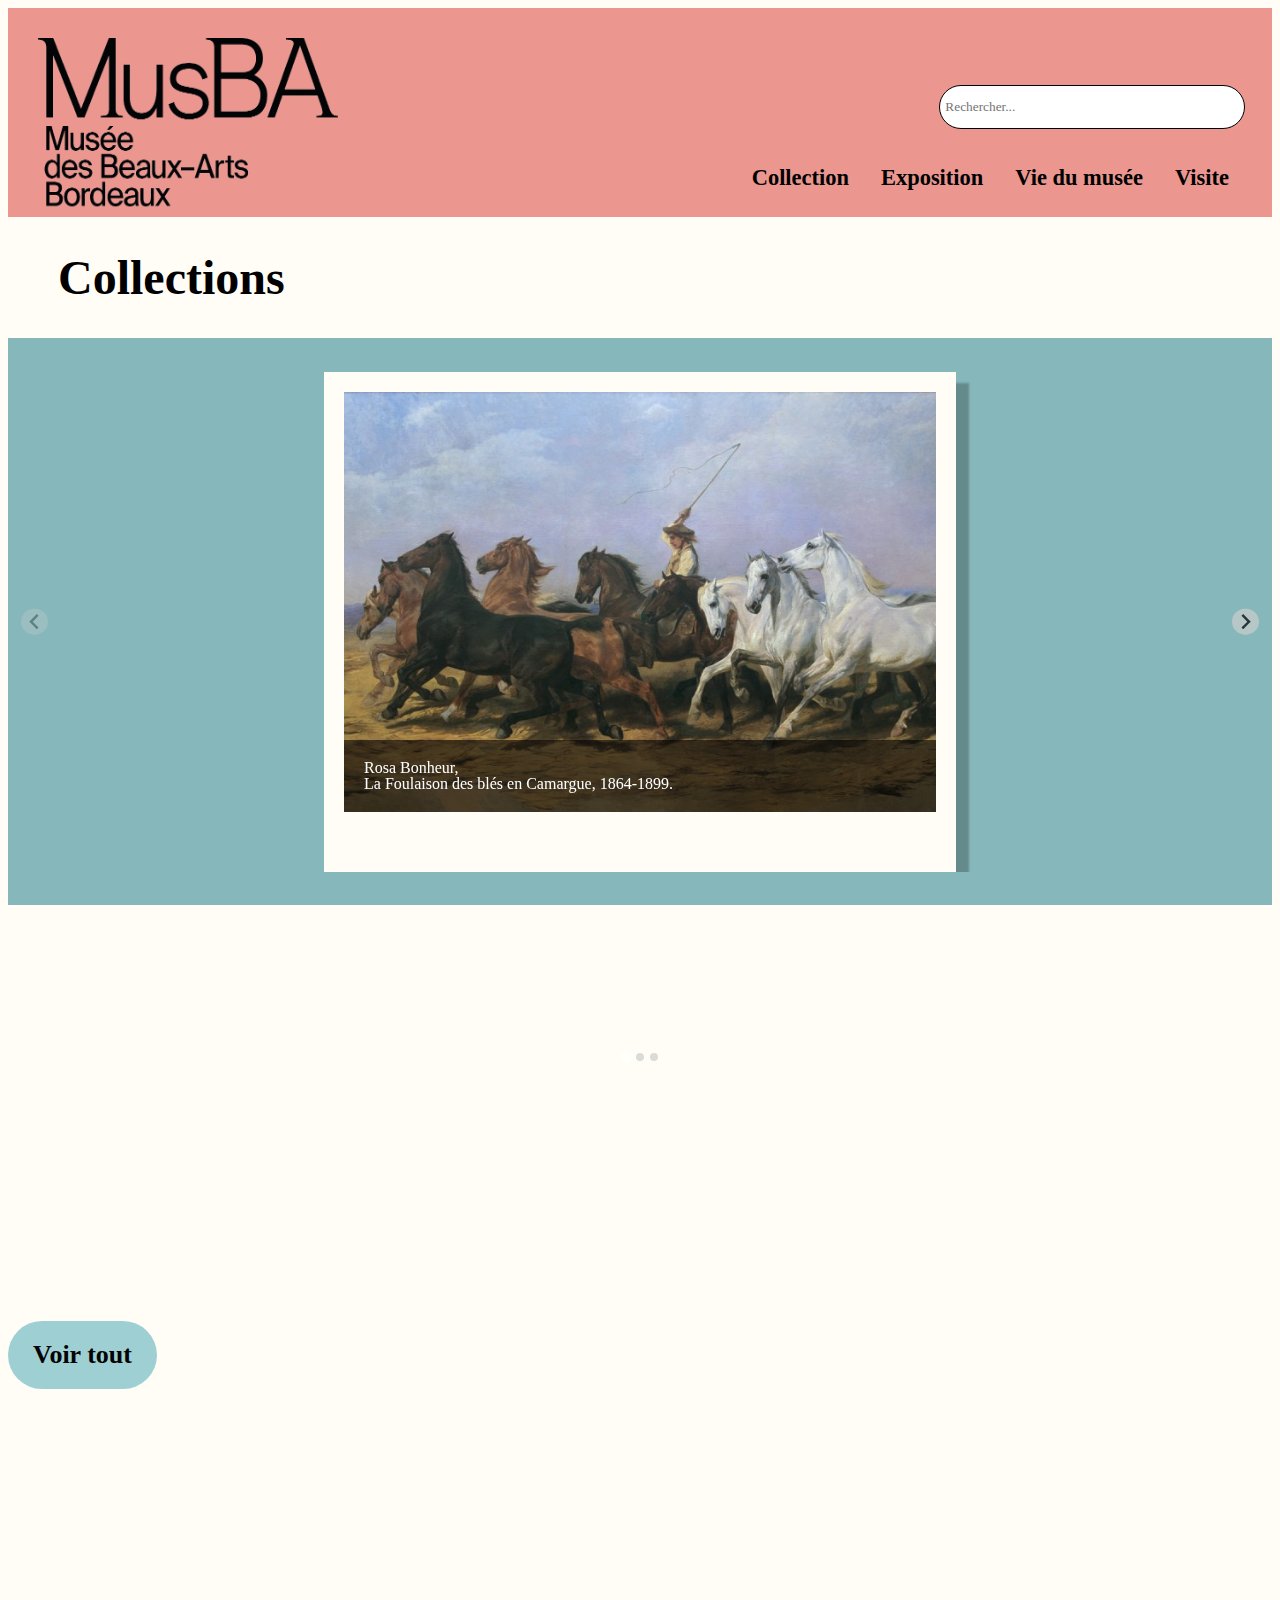
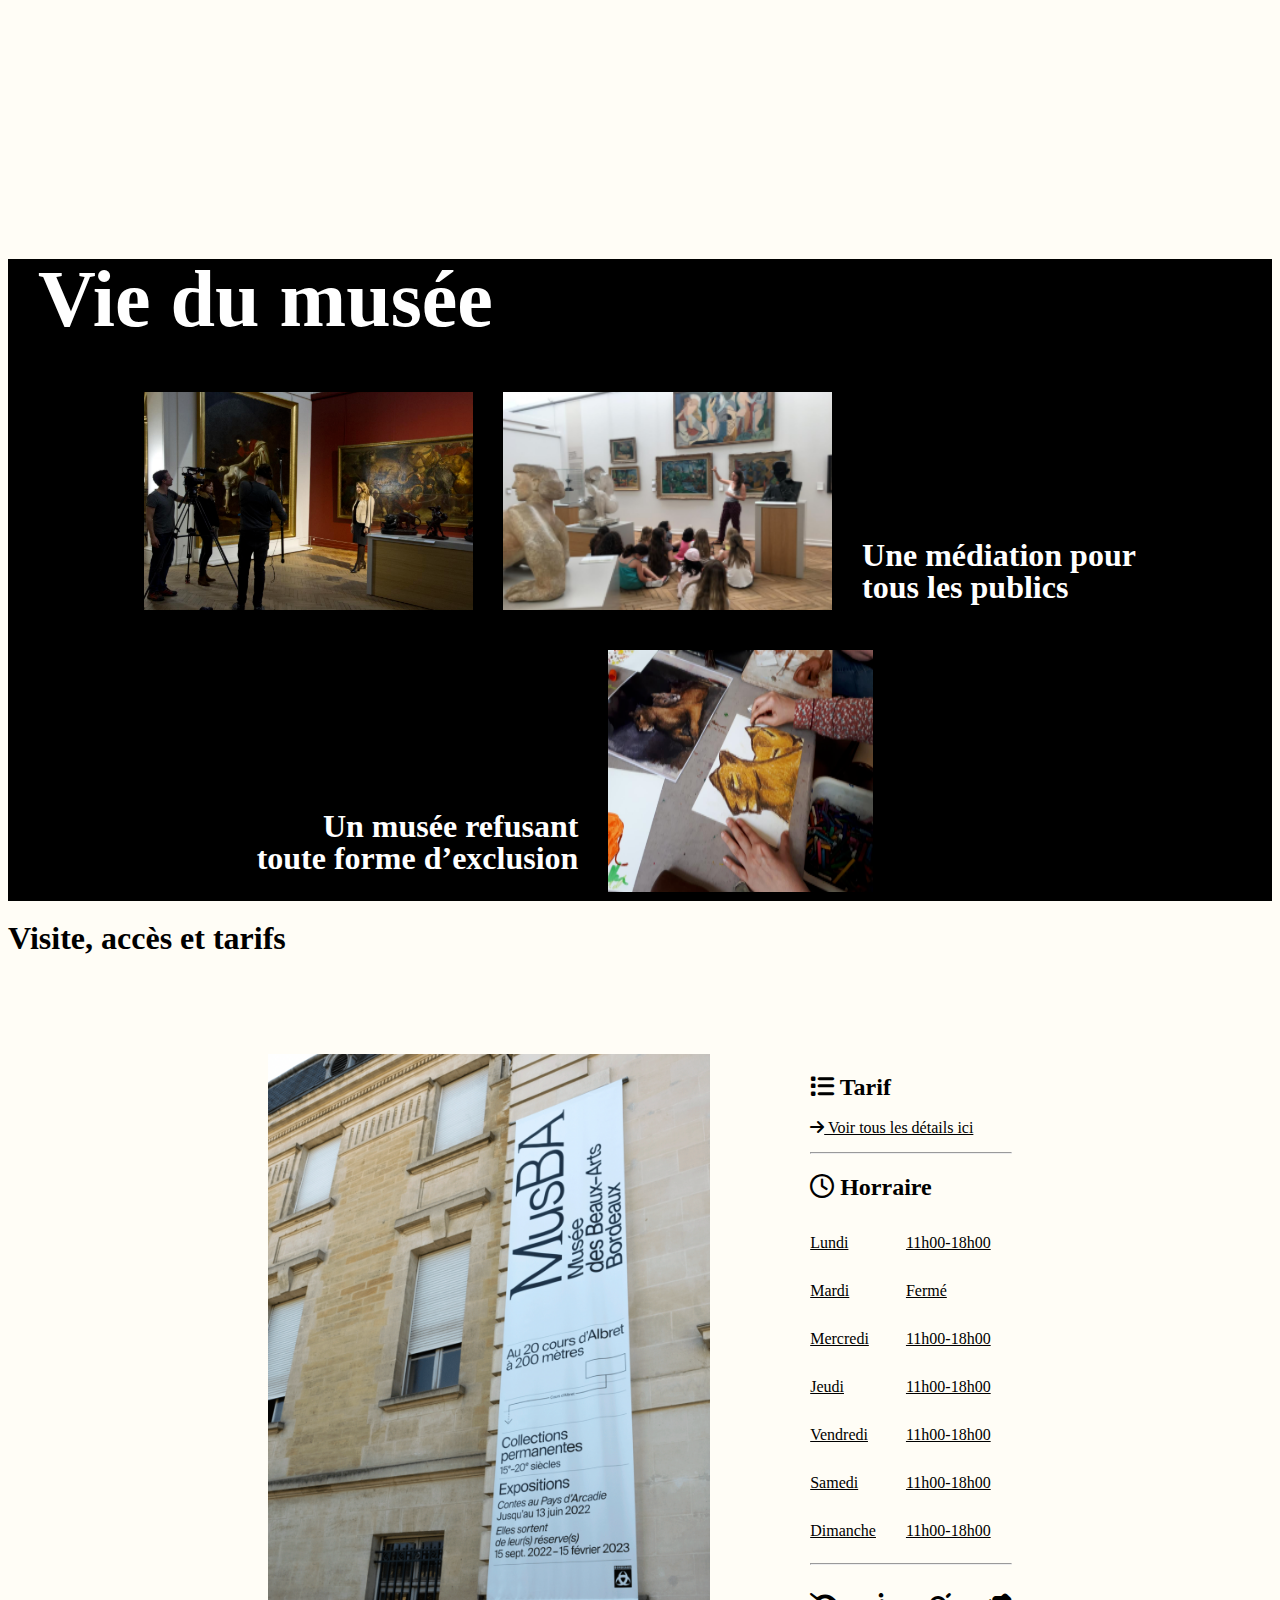
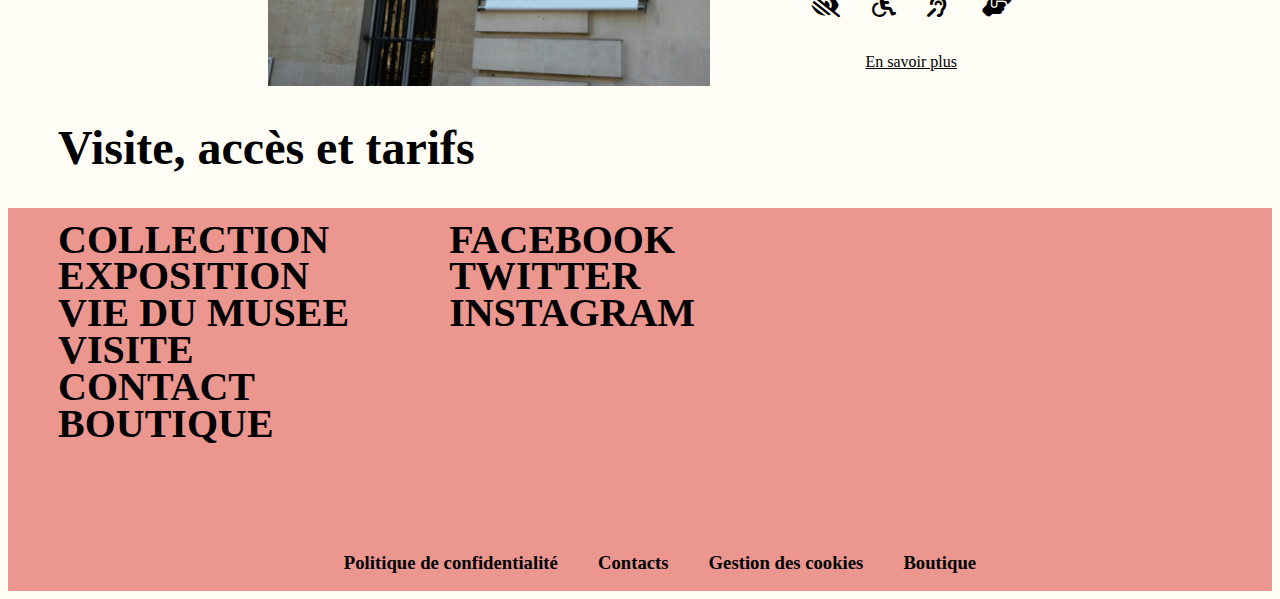
==== MusBAv2/index.html @ 9833f488 "Ajouts de commentaire entre les parties" ====
<!DOCTYPE html>
<html lang="en">

<head>
    <meta charset="UTF-8">
    <meta http-equiv="X-UA-Compatible" content="IE=edge">
    <meta name="viewport" content="width=device-width, initial-scale=1.0">
    <link rel="stylesheet" href="reset.css">
    <link rel="stylesheet" href="style.css">
    <link rel="stylesheet" href="splide.min.css">
    <link rel="stylesheet" href="https://cdnjs.cloudflare.com/ajax/libs/font-awesome/6.2.0/css/all.min.css">
    <title>Site Musba</title>
</head>

<body>
    <header>
        <div>
            <img class="logo" src="img/logo.png">
            <div class="search">
<!--DEBUT : Bar de recherche-->
                <form action="#">
                    <input type="text" placeholder=" Rechercher..." name="search ">
                </form>
<!--FIN : Bar de recherche-->

<!--DEBUT : Onglets-->
                <div class="tab">
                    <table>
                        <td>
                            <div class="Collectiontab">
                                <h3>Collection</h3>
                            </div>
                        </td>
                        <td>
                            <div class="Expositiontab">
                                <h3>Exposition</h3>
                            </div>
                        </td>
                        <td>
                            <div class="Museetab">
                                <h3>Vie du musée</h3>
                            </div>
                        </td>
                        <td>
                            <div class="Visitetab">
                                <h3>Visite</h3>
                            </div>
                        </td>
                    </table>
                </div>
            </div>
        </div>
<!--FIN : Onglets-->

    </header>
    <h1 class="classe-titres">Collections</h1>
    <section class="classe-fondbleu">
        <section class="splide container_slideshow" aria-label="Splide Basic HTML Example">
            <div class="splide__track">
                <ul class="splide__list">
                    <li class="splide__slide">
                        <div class="container-slide">
                            <div class="slide-image slide-1">
                                <p class="slide-text">Rosa Bonheur, <br> La Foulaison des blés en Camargue, 1864-1899.
                                </p>
                            </div>
                        </div>
                    </li>
                    <li class="splide__slide container-slide">
                        <div class="container-slide">
                            <div class="slide-image slide-2">
                                <p class="slide-text">Eugène Delacroix, <br> La Chasse aux lions, 1854-1855.
                                </p>
                            </div>
                        </div>
                    </li>
                    <li class="splide__slide container-slide">
                        <div class="container-slide">
                            <div class="slide-image slide-3">
                                <p class="slide-text">Pierre Lacour, <br> Vue d'une partie du port et des quais de Bordeaux, 1804-1806.
                                </p>
                            </div>
                        </div>
                    </li>
                </ul>
            </div>
        </section>
        <script src="splide.min.js"></script>
        <script>
            document.addEventListener('DOMContentLoaded', function () {
                var splide = new Splide('.splide');
                splide.mount();
            });
        </script>
    </section>

    <section>
        <a href="#" class="button">Voir tout</a>
    </section>

<!--DEBUT : Vie du musée-->
    <div class="vmusee">
        <div class="vmusee-title">
            <h1>Vie du musée</h1>
        </div>
        <div class="imgvm">
            <img src="img/Viemusee1.png">
            <div>
                <img class="imgvm2" src=" img/Viemusee2.png">
            </div>
            <div class="ptittexte">
                <h2>Une médiation pour <br> tous les publics</h2>
            </div>
        </div>
        <div class="viemusee2">
            <h2 class="viemuseetxt">Un musée refusant <br> toute forme d’exclusion</h2>
            <img class="imgvmu" src="img/Viemusee3.png">
        </div>
    </div>
<!--FIN : Vie du musée-->

<!--DEBUT : Visite-->
    <div class="section-visite">
        <div class="title-visite">
            <h1>Visite, accès et tarifs</h1>
        </div>
        <div class="flexb">
            <img class="img-visite" src="img/faceMus.png" alt="">
            <div class="enfant">
                <h2><i class="fa-solid fa-list"></i> Tarif</h2>
                <p><i class="fa-solid fa-arrow-right"></i> Voir tous les détails ici</p>
                <hr>
                <h2><i class="fa-regular fa-clock"></i> Horraire</h2>
                <div class="date">
                    <div class="date2">
                        <p>Lundi</p>
                        <p>Mardi</p>
                        <p>Mercredi</p>
                        <p>Jeudi</p>
                        <p>Vendredi</p>
                        <p>Samedi</p>
                        <p>Dimanche</p>
                    </div>
                    <div class="hours">
                        <p>11h00-18h00</p>
                        <p>Fermé</p>
                        <p>11h00-18h00</p>
                        <p>11h00-18h00</p>
                        <p>11h00-18h00</p>
                        <p>11h00-18h00</p>
                        <p>11h00-18h00</p>
                    </div>
                </div>
                <hr>
                <div class="acclogo">
                    <h2><i class="fa-solid fa-eye-low-vision"></i></h2>
                    <h2><i class="fa-solid fa-wheelchair"></i></h2>
                    <h2><i class="fa-solid fa-ear-deaf"></i></h2>
                    <h2><i class="fa-solid fa-handshake-angle"></i></h2>
                </div>
                <p class="esp">En savoir plus</p>
            </div>
        </div>
    </div>
<!--FIN : Visite-->

<!--DEBUT : Footer-->
    </div>
    </div>
    <h1 class="classe-titres">Visite, accès et tarifs</h1>
    <footer>
        <div class="container">
            <div class="column1">
                <h1>COLLECTION</h1>
                <h1>EXPOSITION</h1>
                <h1>VIE DU MUSEE</h1>
                <h1>VISITE</h1>
                <h1>CONTACT</h1>
                <h1>BOUTIQUE</h1>
            </div>
            <div class="column2">
                <h1>FACEBOOK</h1>
                <h1>TWITTER</h1>
                <h1>INSTAGRAM</h1>
            </div>
        </div>
        <div class="column3">
            <h3>Politique de confidentialité</h3>
            <h3>Contacts</h3>
            <h3>Gestion des cookies</h3>
            <h3>Boutique</h3>
        </div>
    </footer>
    <!--FIN : Footer-->
</body>

</html>
---- MusBAv2/style.css ----
body {
    background-color: #FFFDF6;
}

.search {
    float: right;
    margin: 7px;
    border-radius: 10%;
    font-family: 'Sequel Sans';
    font-style: normal;
    padding-top: 70px;
    padding-right: 20px;
}

form {
    text-align: end;
}

.search input {
    width: 300px;
    height: 40px;
    border-radius: 25px;
    border: 1px solid black;
}

.navlist-right {
    float: right;
}

.logo {
    padding: 30px 0 0 30px;
    width: 300px;
    height: 175.8px;

}

.tab {
    text-align: right;
    text-indent: 40px;
    font-size: 1.5vw;
}

.tab h3 {
    padding: 15px;
}

header {
    background-color: #EB9790;

}

.Collectiontab {
    text-align: right;
    font-family: 'Sequel Sans';
    font-style: normal;

}

.Expositiontab {
    font-family: 'Sequel Sans';
    font-style: normal;
}

.Museetab {
    font-family: 'Sequel Sans';
    font-style: normal;
}

.Visitetab {
    font-family: 'Sequel Sans';
    font-style: normal;
}

footer {
    background-color: #EB9790;

}


.container {
    display: flex;
}


.column3 {
    font-family: 'Sequel Sans';
    font-style: normal;
    color: #000000;
    display: flex;
    text-indent: 40px;
    justify-content: center;
}

.column2 {
    font-family: 'Sequel Sans';
    font-style: normal;
    color: #000000;
    padding-left: 100px;
    line-height: 10px;
}

.column1 {
    font-family: 'Sequel Sans';
    font-style: normal;
    color: #000000;
    padding-left: 50px;
    line-height: 10px;
    padding-bottom: 80px;
}

footer h1 {
    font-size: 250%;
}

.classe-titres {
    margin-left: 50px;
    font-family: 'Sequel Sans';
    font-style: normal;
    font-weight: bold;
    font-size: 48px;
    line-height: 57px;
}

h1 {
    font-family: 'Sequel Sans';
    font-weight: 600;
}

slide-text{
    font-family: 'Sequel Sans';
}


.classe-fondbleu {
    display: flex;
    justify-content: center;
    background: #86B8BB;
    height: 15cm;
    align-items: center;
}

.container_slideshow {
    width: 100%;
}

.container_slideshow .splide__track {
    width: 100%;
}


.container-slide {
    display: flex;
    justify-content: center;
    align-items: center;
    width: 100%;
    height: 500px;
}

.slide-image {
    height: 100%;
    width: 50%;
    border: 20px solid #FFFDF6;
    border-bottom-width: 60px;
    box-shadow: 12px 12px 2px 1px rgba(0, 0, 0, 0.25);
    box-sizing: border-box;
    background-repeat: no-repeat;
    background-size: cover;
    background-position: center;
    display: flex;
    align-items: flex-end;
}

.slide-text {
    background-color: rgba(0, 0, 0, 0.583);
    margin-bottom: 0;
    color: white;
    padding: 20px;
    width: 100%
}

.slide-1 {
    background-image: url("img/rosa.jpg");
}

.slide-2 {
    background-image: url("img/lion.jpg");
}

.slide-3 {
    background-image: url("img/eau.jpg");
}

section {
    display: flex;
    align-items: center;
    height: 100vh;
}

.button {
    display: flex;
    background: #9ED0D3;
    border-radius: 50px;
    padding: 20px 25px;
    font-family: 'Expletus Sans';
    font-style: bold;
    font-weight: 700;
    font-size: 26px;
    line-height: 28px;
    color: #040404;
    text-decoration: none;
    transition: all 0.25s ease-in-out;
    font-family:'Sequel Sans';
    font-weight: 600;
}


.vmusee {
    background-color: black;
}

.vmusee h2 {
    font-size: 200%;
}

.imgvm {
    color: white;
    font-family: 'Sequel Sans';
    display: flex;
    justify-content: center;
    height: 218px;
}

.vmusee-title {
    color: white;
    font-family: 'Sequel Sans';
    margin-left: 30px;
    font-size: 250%;
}

.viemusee2 {
    color: white;
    font-family: 'Sequel Sans';
    margin-left: 30px;
}

.imgvm2 {
    margin-left: 30px;
    width: 329px;
    height: 218px;
}

.ptittexte {
    margin-left: 30px;
    padding-top: 120px;
}

.viemusee2 {
    margin-top: 40px;
    display: flex;
    text-align: end;
    padding-right: 180px;
    justify-content: center;
}

.viemuseetxt {
    margin-top: 160px;
    margin-right: 30px;
}

.imgvmu {
    width: 265px;
    height: 242px;
}

hr {
    width: 200px;
}

* {
    font-family: 'Sequel Sans';
}

.img-visite {
    width: 35%;
    height: 35%;
}


.flexb {
    display: flex;
    justify-content: center;

}

.date {
    display: flex;
}

.enfant {
    margin-left: 100px;
}

.hours {
    display: flex;
    flex-direction: column;
    margin-left: 30px;
}

.date2 {
    display: flex;
    flex-direction: column;
}

.acclogo {
    display: flex;
    justify-content: space-between;
}

.esp {
    text-align: center;
    text-decoration-line: underline;
}

.enfant p {
    text-decoration-line: underline;
}

.title-visite {
    margin-bottom: 100px;
}
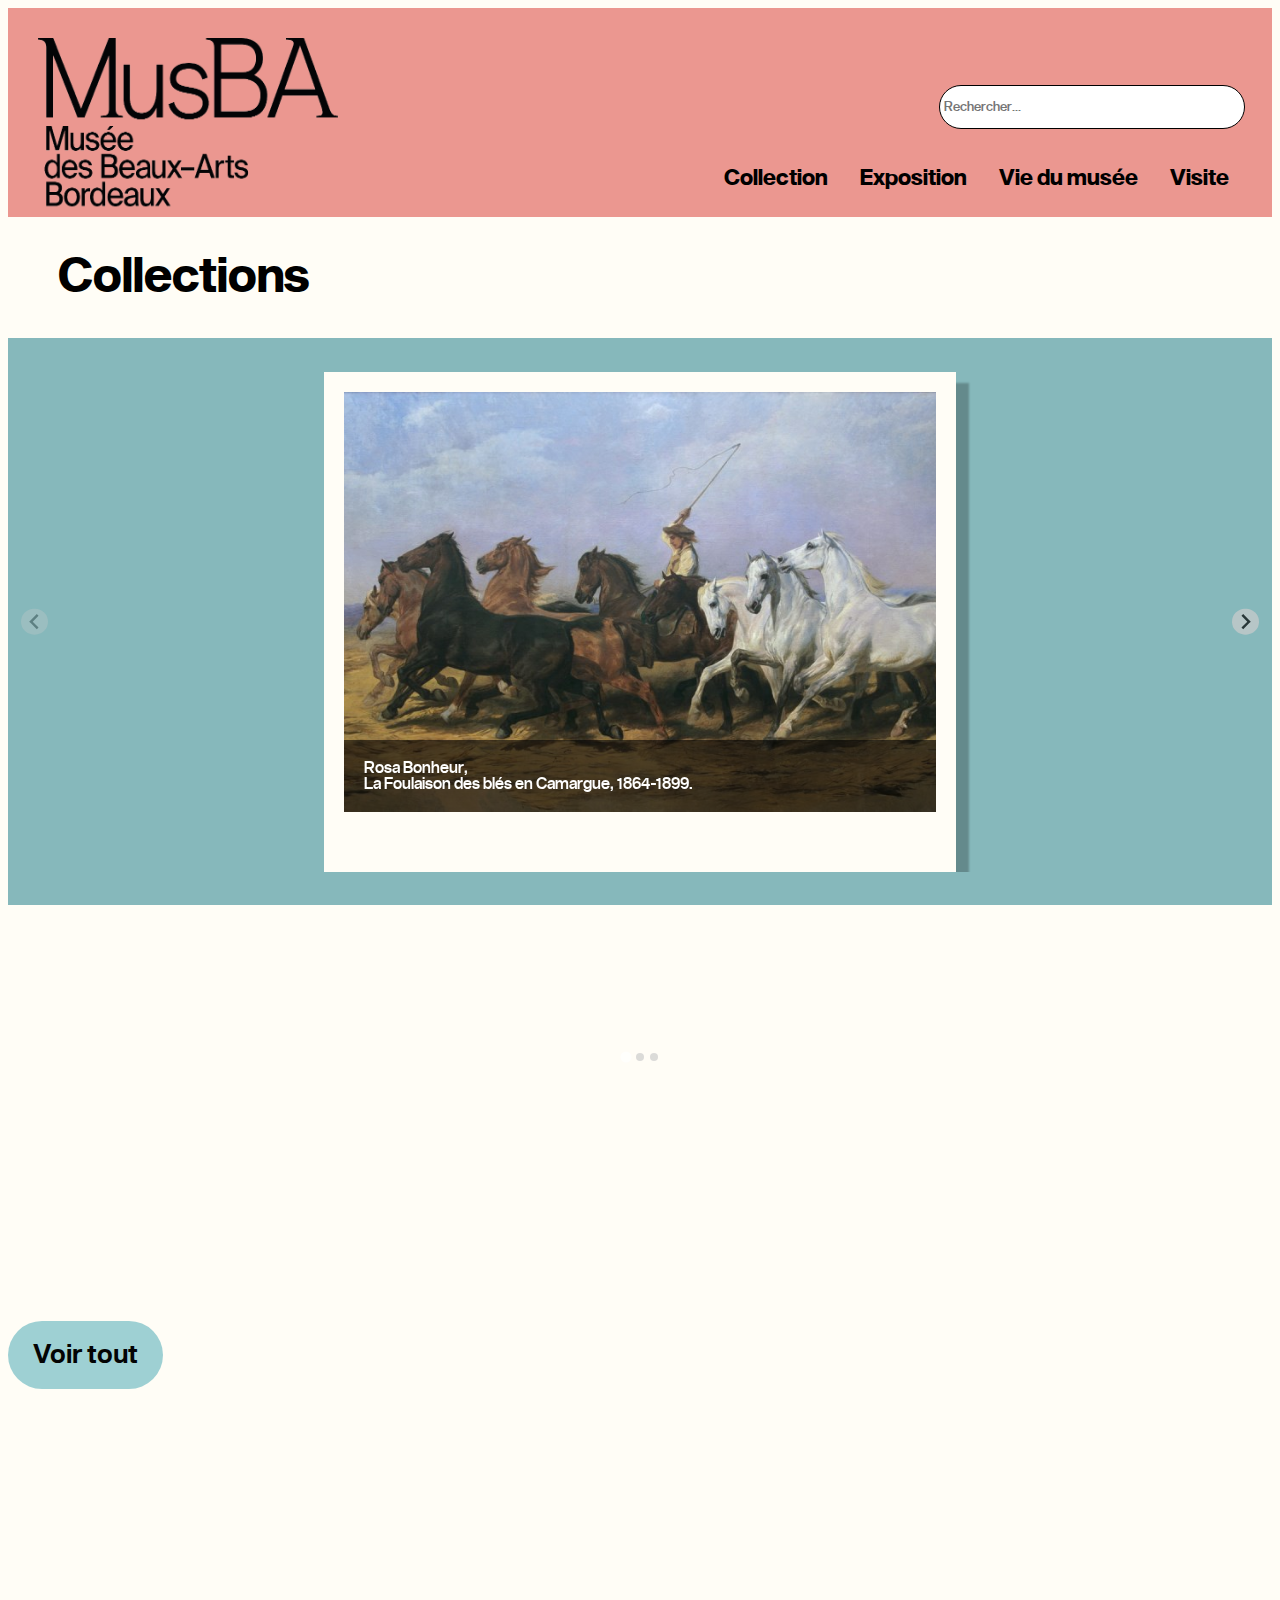
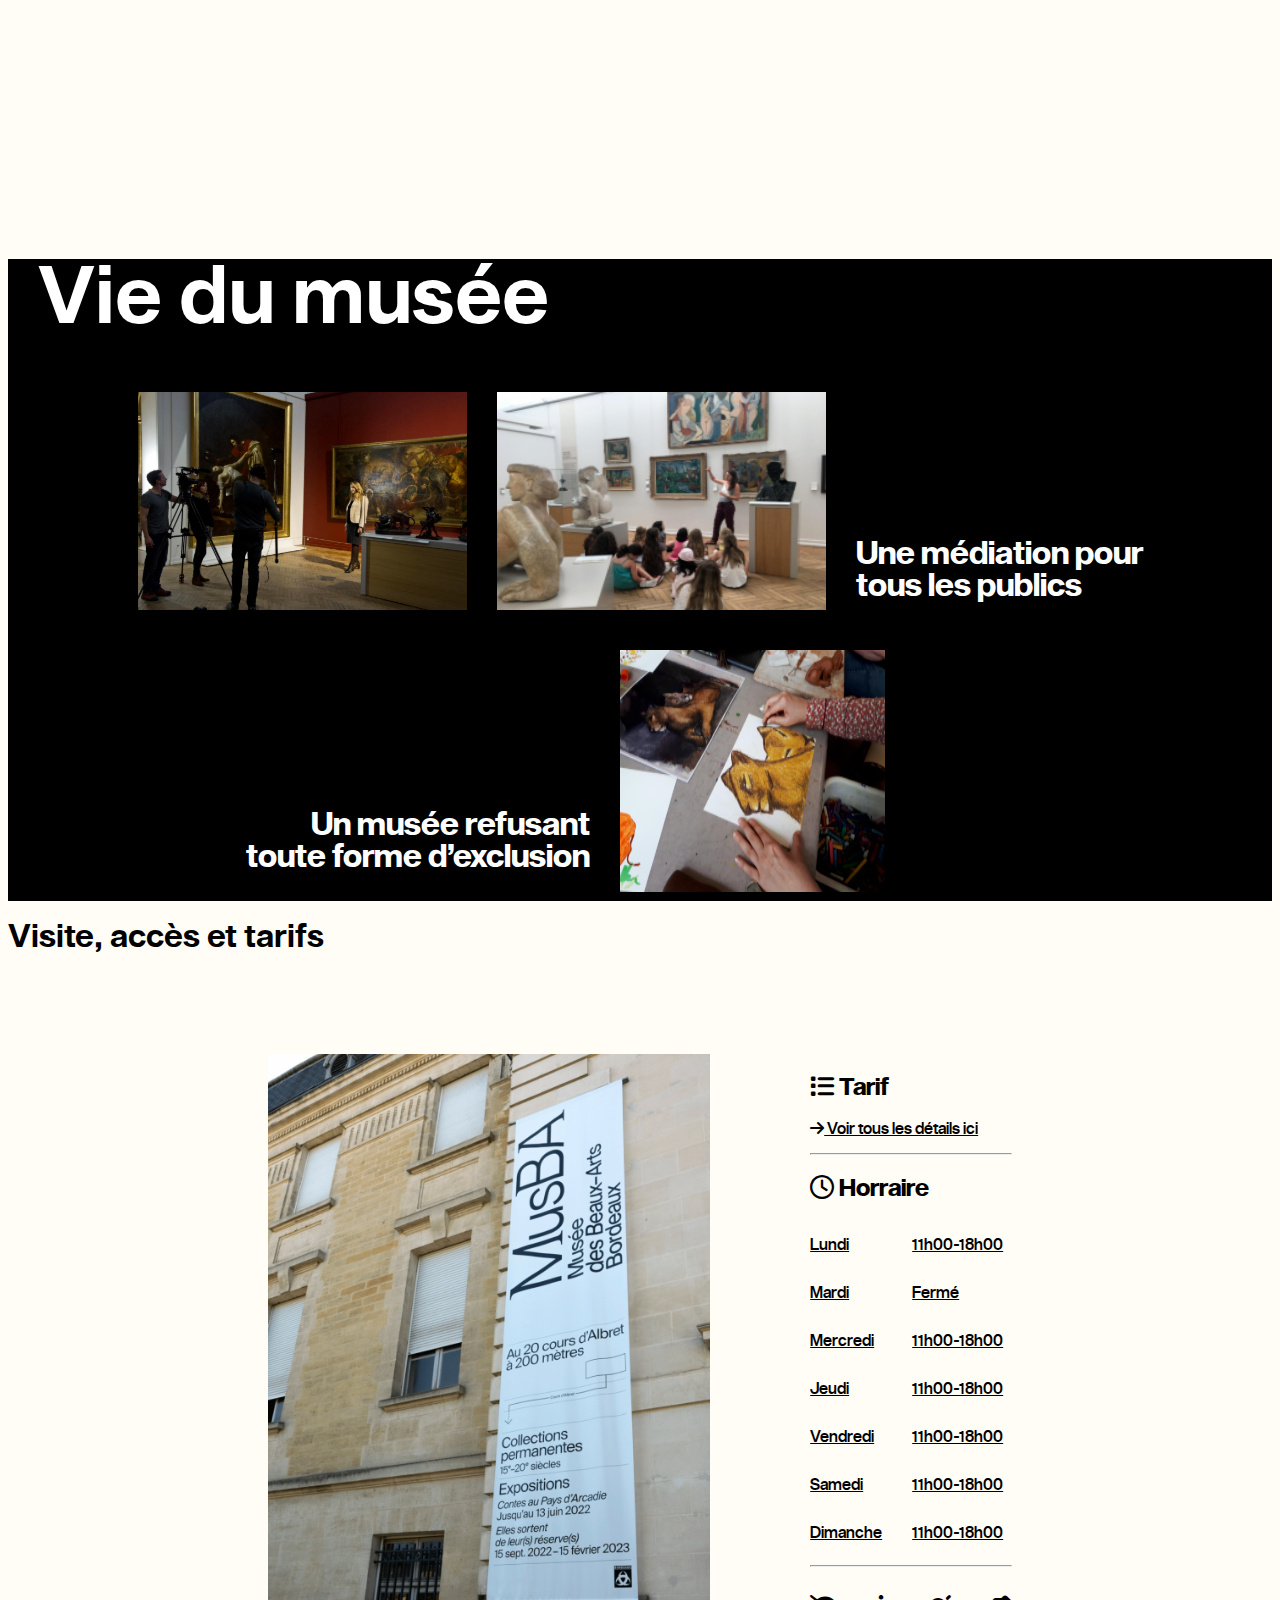
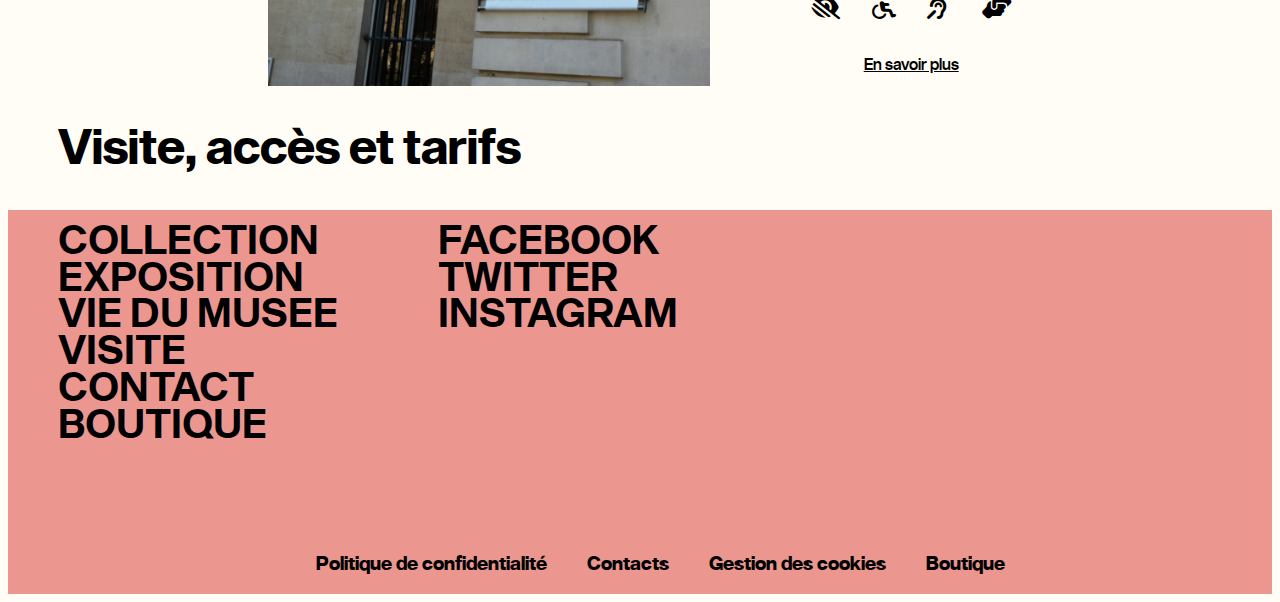
==== commit 4083399c: "Merge branch 'main' of https://github.com/Brillanty/MusBA" ====
--- a/MusBAv2/index.html
+++ b/MusBAv2/index.html
@@ -7,6 +7,7 @@
     <meta name="viewport" content="width=device-width, initial-scale=1.0">
     <link rel="stylesheet" href="reset.css">
     <link rel="stylesheet" href="style.css">
+    <link rel="stylesheet" href="fonts/fonts.css">
     <link rel="stylesheet" href="splide.min.css">
     <link rel="stylesheet" href="https://cdnjs.cloudflare.com/ajax/libs/font-awesome/6.2.0/css/all.min.css">
     <title>Site Musba</title>
--- a/MusBAv2/fonts/fonts.css
+++ b/MusBAv2/fonts/fonts.css
@@ -0,0 +1,25 @@
+@font-face {
+    font-family: 'Sequel Sans';
+    src: url('SequelSans-BoldDisp.woff2') format('woff2'),
+        url('SequelSans-BoldDisp.woff') format('woff');
+    font-weight: bold;
+    font-style: normal;
+    font-display: swap;
+}
+
+@font-face {
+    font-family: 'Sequel Sans';
+    src: url('SequelSans-MediumDisp.woff2') format('woff2'),
+        url('SequelSans-MediumDisp.woff') format('woff');
+    font-weight: normal;
+    font-style: normal;
+    font-display: swap;
+}
+@font-face {
+    font-family: 'Sequel Sans';
+    src: url('SequelSans-SemiBoldHead.woff2') format('woff2'),
+        url('SequelSans-SemiBoldHead.woff') format('woff');
+    font-weight: 600;
+    font-style: normal;
+    font-display: swap;
+}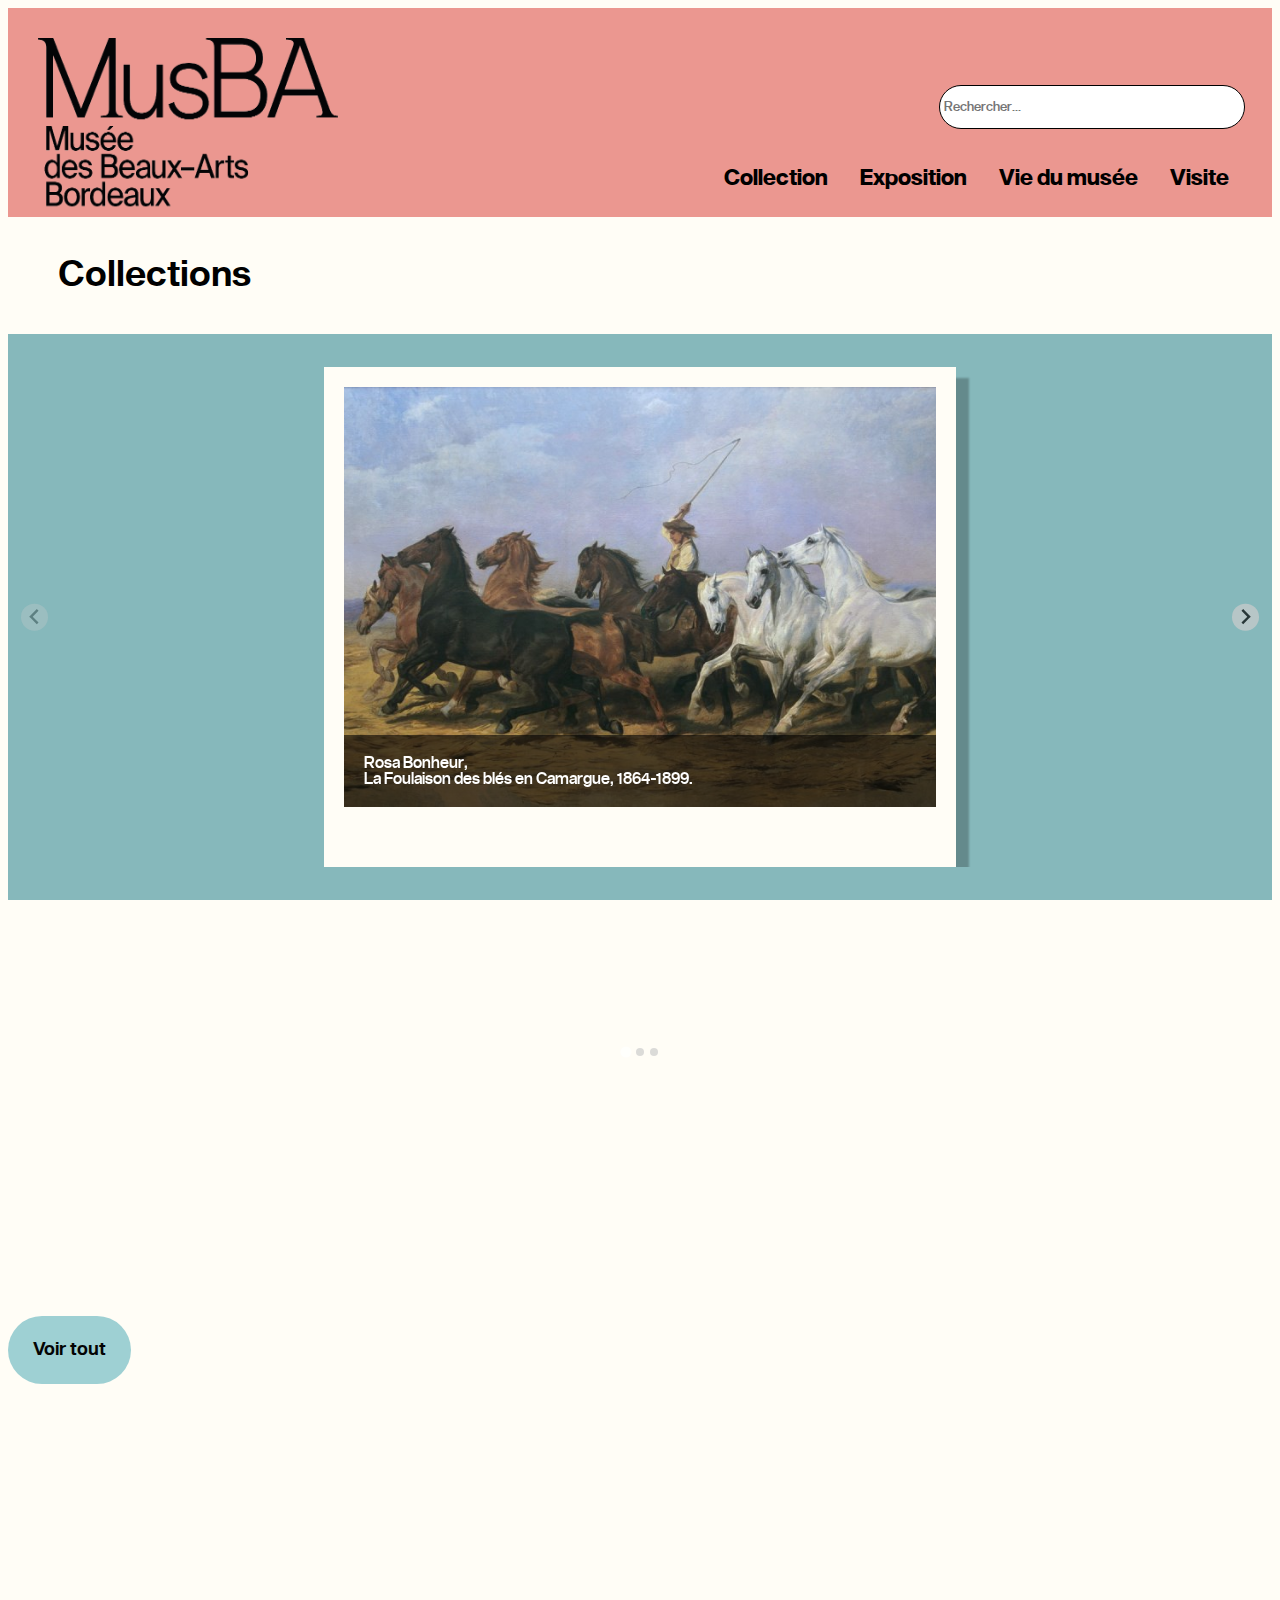
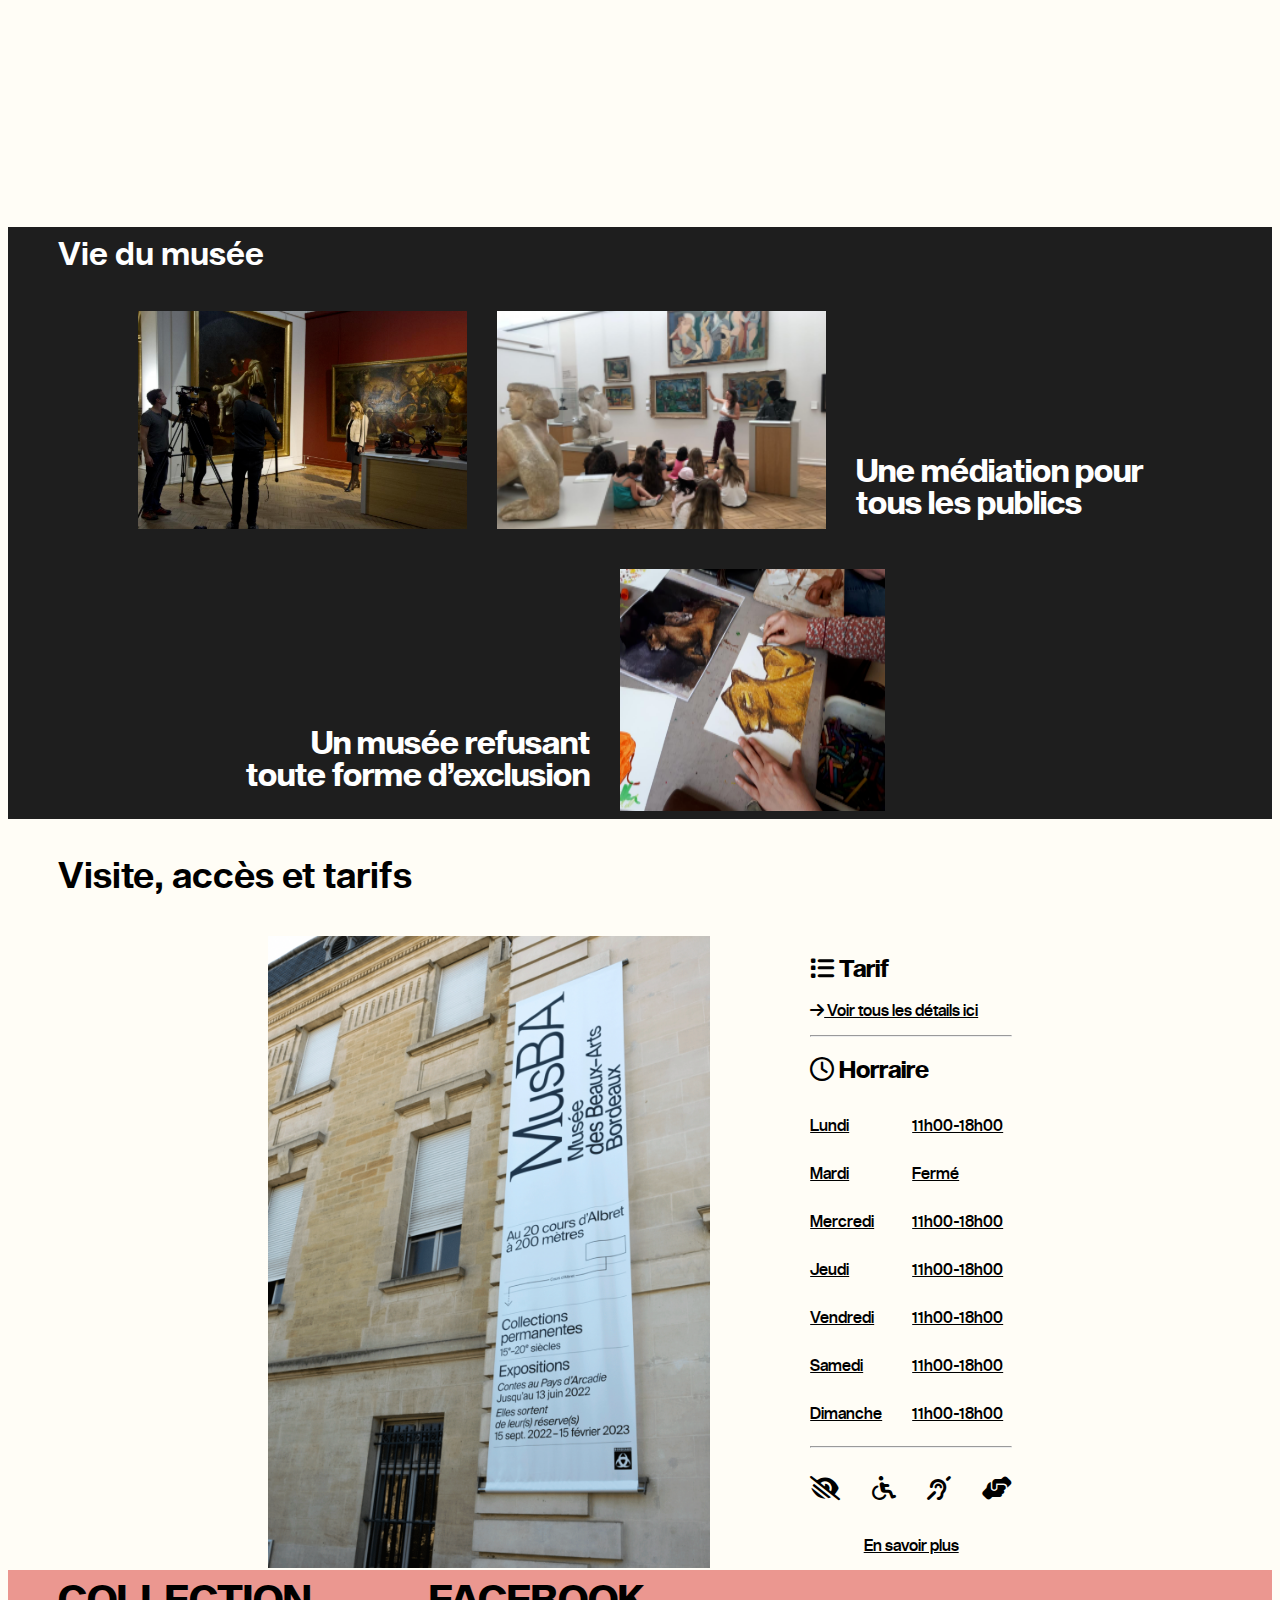
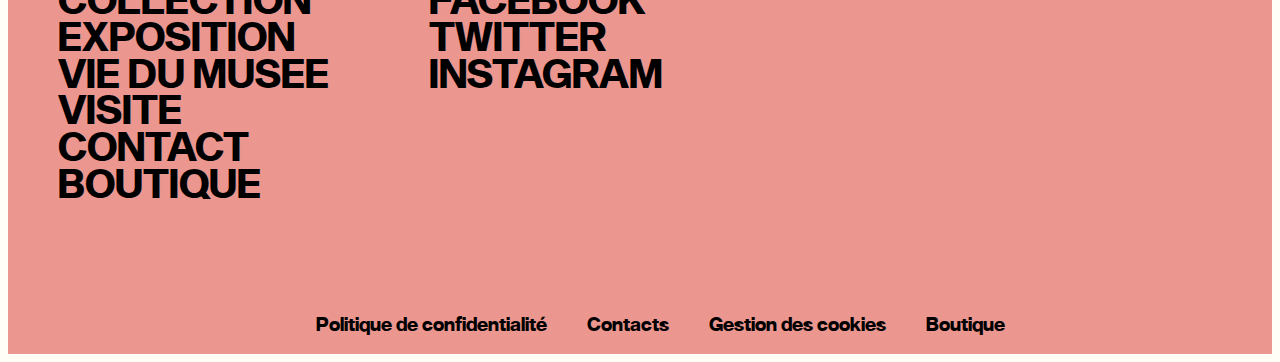
==== commit 4308c5be: "titres placés" ====
--- a/MusBAv2/index.html
+++ b/MusBAv2/index.html
@@ -18,13 +18,9 @@
         <div>
             <img class="logo" src="img/logo.png">
             <div class="search">
-<!--DEBUT : Bar de recherche-->
                 <form action="#">
                     <input type="text" placeholder=" Rechercher..." name="search ">
                 </form>
-<!--FIN : Bar de recherche-->
-
-<!--DEBUT : Onglets-->
                 <div class="tab">
                     <table>
                         <td>
@@ -51,10 +47,8 @@
                 </div>
             </div>
         </div>
-<!--FIN : Onglets-->
-
     </header>
-    <h1 class="classe-titres">Collections</h1>
+    <h2 class="classe-titres">Collections</h2>
     <section class="classe-fondbleu">
         <section class="splide container_slideshow" aria-label="Splide Basic HTML Example">
             <div class="splide__track">
@@ -98,12 +92,8 @@
     <section>
         <a href="#" class="button">Voir tout</a>
     </section>
-
-<!--DEBUT : Vie du musée-->
     <div class="vmusee">
-        <div class="vmusee-title">
-            <h1>Vie du musée</h1>
-        </div>
+            <h2 class="classe-titres vmusee-title">Vie du musée</h2>
         <div class="imgvm">
             <img src="img/Viemusee1.png">
             <div>
@@ -118,13 +108,9 @@
             <img class="imgvmu" src="img/Viemusee3.png">
         </div>
     </div>
-<!--FIN : Vie du musée-->
+    <div class="section-visite">
+            <h2 class="classe-titres">Visite, accès et tarifs</h2>
 
-<!--DEBUT : Visite-->
-    <div class="section-visite">
-        <div class="title-visite">
-            <h1>Visite, accès et tarifs</h1>
-        </div>
         <div class="flexb">
             <img class="img-visite" src="img/faceMus.png" alt="">
             <div class="enfant">
@@ -162,13 +148,11 @@
                 <p class="esp">En savoir plus</p>
             </div>
         </div>
+
     </div>
-<!--FIN : Visite-->
 
-<!--DEBUT : Footer-->
     </div>
     </div>
-    <h1 class="classe-titres">Visite, accès et tarifs</h1>
     <footer>
         <div class="container">
             <div class="column1">
@@ -192,7 +176,6 @@
             <h3>Boutique</h3>
         </div>
     </footer>
-    <!--FIN : Footer-->
 </body>
 
 </html>--- a/MusBAv2/style.css
+++ b/MusBAv2/style.css
@@ -116,19 +116,12 @@
     margin-left: 50px;
     font-family: 'Sequel Sans';
     font-style: normal;
-    font-weight: bold;
-    font-size: 48px;
+    font-weight: 600;
+    font-size: 36px;
     line-height: 57px;
-}
-
-h1 {
-    font-family: 'Sequel Sans';
-    font-weight: 600;
-}
-
-slide-text{
-    font-family: 'Sequel Sans';
-}
+
+}
+
 
 
 .classe-fondbleu {
@@ -175,7 +168,7 @@
     margin-bottom: 0;
     color: white;
     padding: 20px;
-    width: 100%
+    width: 100%;
 }
 
 .slide-1 {
@@ -201,21 +194,19 @@
     background: #9ED0D3;
     border-radius: 50px;
     padding: 20px 25px;
-    font-family: 'Expletus Sans';
+    font-family:'Sequel Sans';
     font-style: bold;
-    font-weight: 700;
-    font-size: 26px;
+    font-weight: 600;
+    font-size: 18px;
     line-height: 28px;
     color: #040404;
     text-decoration: none;
     transition: all 0.25s ease-in-out;
-    font-family:'Sequel Sans';
-    font-weight: 600;
 }
 
 
 .vmusee {
-    background-color: black;
+    background-color: #1e1e1e;
 }
 
 .vmusee h2 {
@@ -232,9 +223,7 @@
 
 .vmusee-title {
     color: white;
-    font-family: 'Sequel Sans';
-    margin-left: 30px;
-    font-size: 250%;
+
 }
 
 .viemusee2 {
@@ -289,7 +278,6 @@
 .flexb {
     display: flex;
     justify-content: center;
-
 }
 
 .date {
@@ -325,6 +313,3 @@
     text-decoration-line: underline;
 }
 
-.title-visite {
-    margin-bottom: 100px;
-}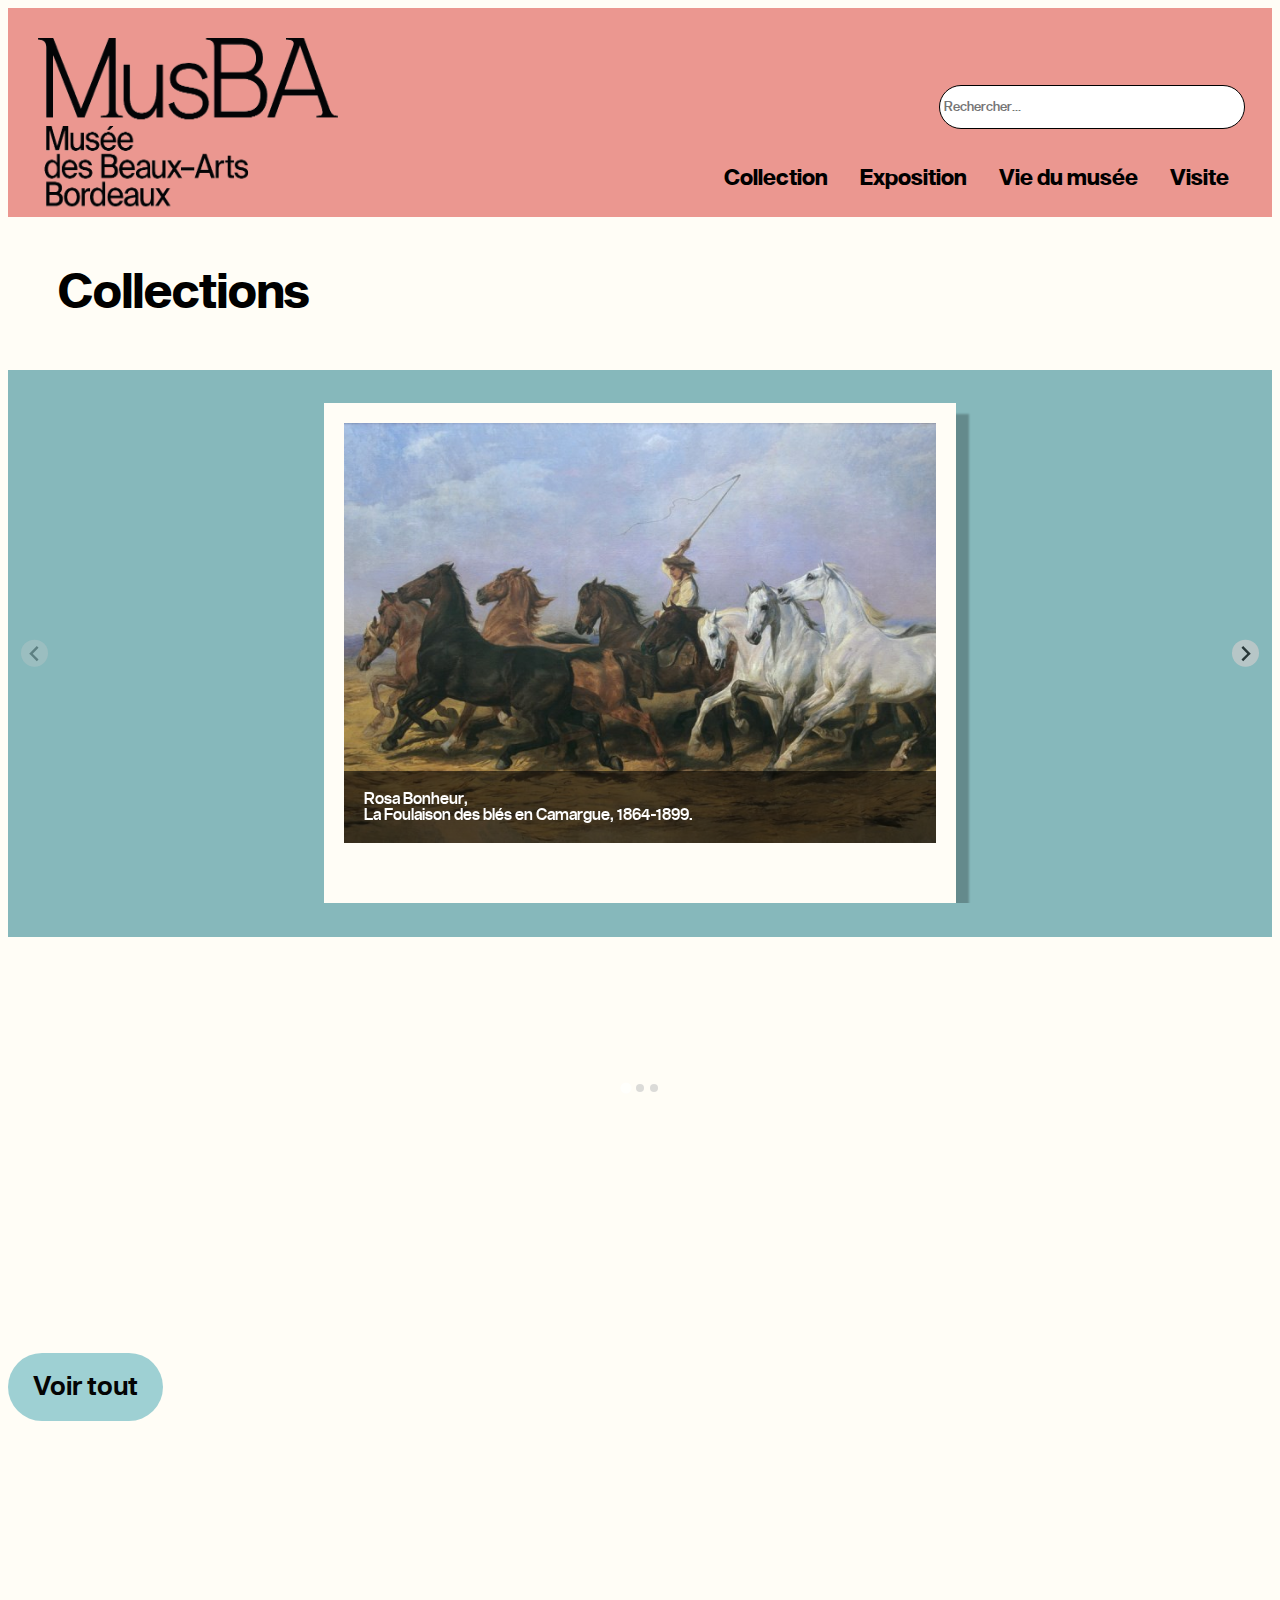
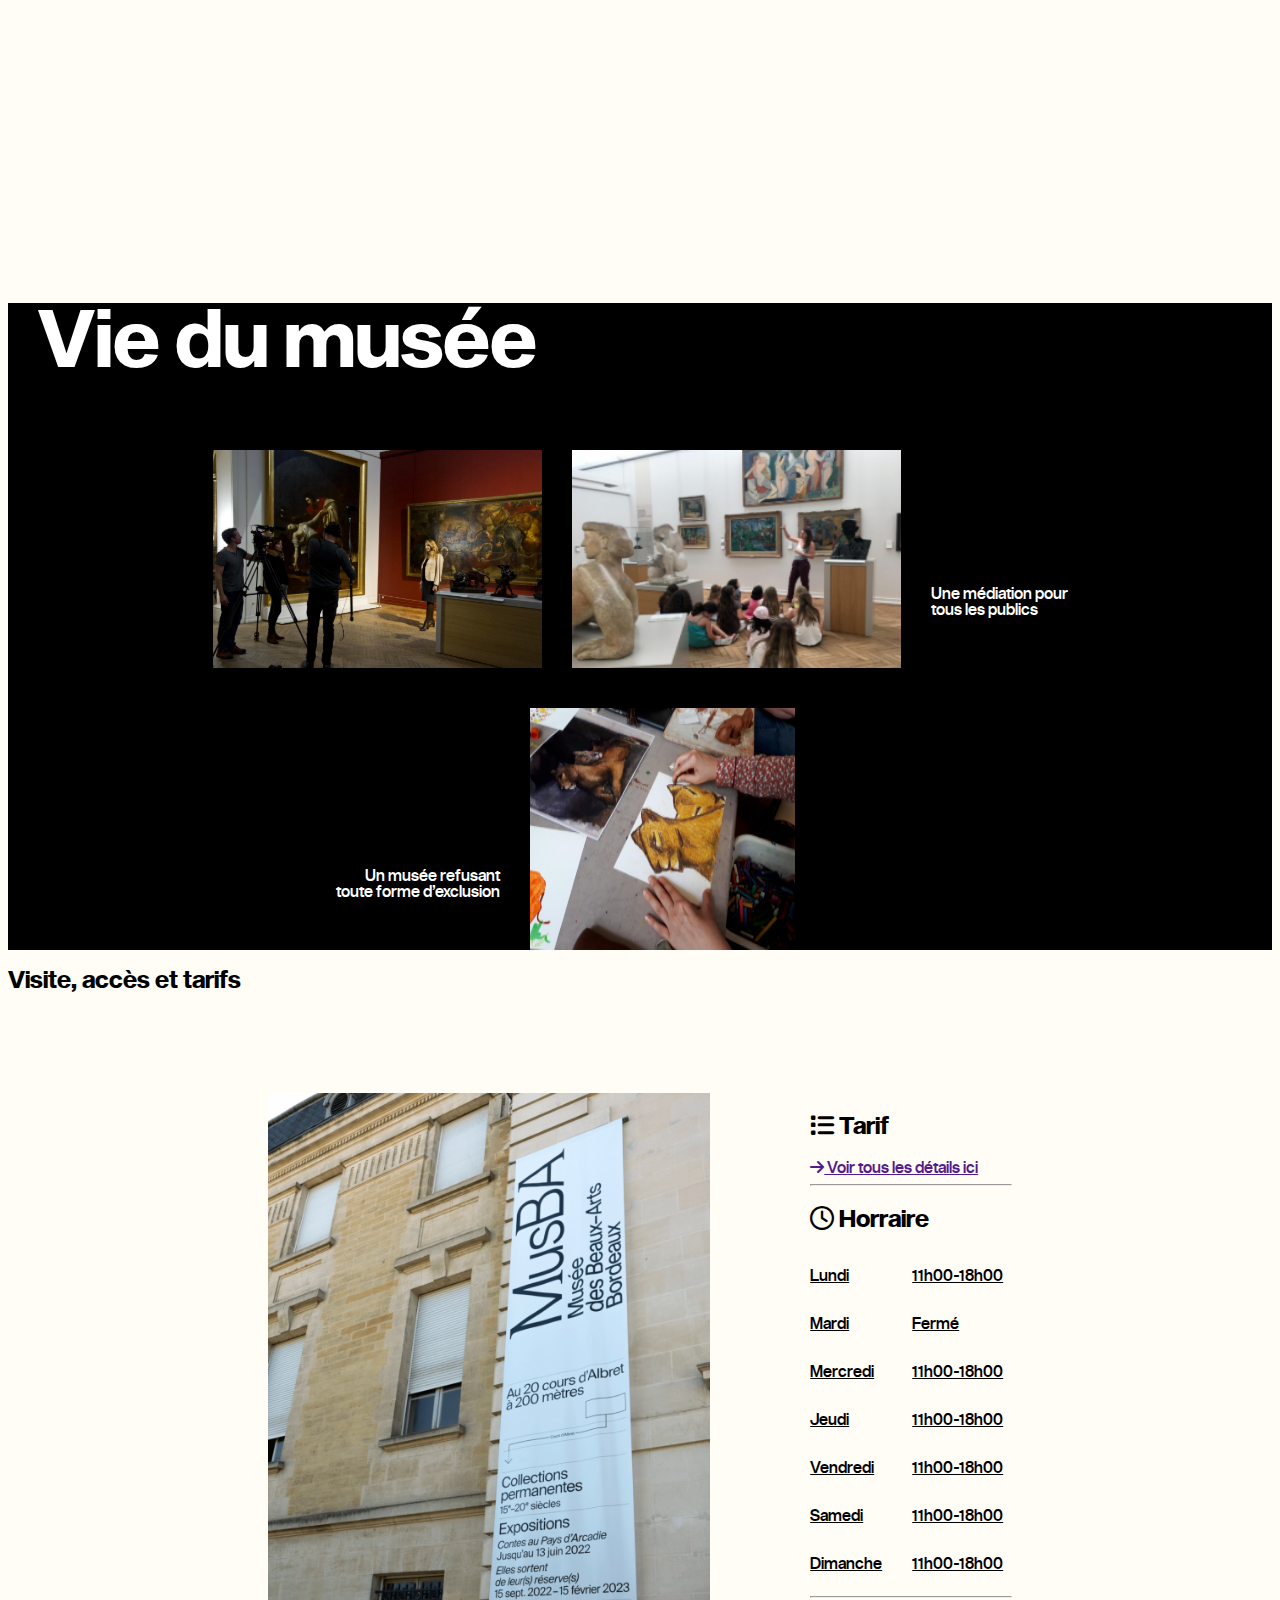
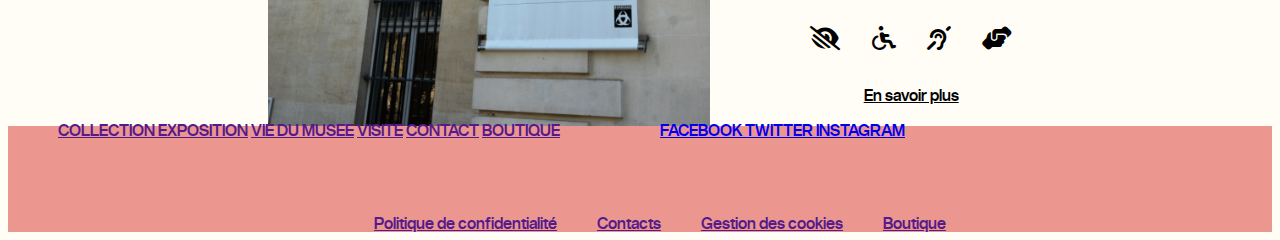
==== commit ddfcc6c1: "Ajouts des liens, suppression des h1" ====
--- a/MusBAv2/index.html
+++ b/MusBAv2/index.html
@@ -18,9 +18,13 @@
         <div>
             <img class="logo" src="img/logo.png">
             <div class="search">
+<!--DEBUT : Bar de recherche-->
                 <form action="#">
                     <input type="text" placeholder=" Rechercher..." name="search ">
                 </form>
+<!--FIN : Bar de recherche-->
+
+<!--DEBUT : Onglets-->
                 <div class="tab">
                     <table>
                         <td>
@@ -47,8 +51,11 @@
                 </div>
             </div>
         </div>
+<!--FIN : Onglets-->
+
+
     </header>
-    <h2 class="classe-titres">Collections</h2>
+    <p class="classe-titres">Collections</p>
     <section class="classe-fondbleu">
         <section class="splide container_slideshow" aria-label="Splide Basic HTML Example">
             <div class="splide__track">
@@ -92,30 +99,38 @@
     <section>
         <a href="#" class="button">Voir tout</a>
     </section>
+
+<!--DEBUT : Vie du musée-->
     <div class="vmusee">
-            <h2 class="classe-titres vmusee-title">Vie du musée</h2>
+        <div class="vmusee-title">
+            <h2>Vie du musée</h2>
+        </div>
         <div class="imgvm">
             <img src="img/Viemusee1.png">
             <div>
                 <img class="imgvm2" src=" img/Viemusee2.png">
             </div>
             <div class="ptittexte">
-                <h2>Une médiation pour <br> tous les publics</h2>
+                <p>Une médiation pour <br> tous les publics</p>
             </div>
         </div>
         <div class="viemusee2">
-            <h2 class="viemuseetxt">Un musée refusant <br> toute forme d’exclusion</h2>
+            <p class="viemuseetxt">Un musée refusant <br> toute forme d’exclusion</p>
             <img class="imgvmu" src="img/Viemusee3.png">
         </div>
     </div>
+<!--FIN : Vie du musée-->
+
+<!--DEBUT : Visite-->
     <div class="section-visite">
-            <h2 class="classe-titres">Visite, accès et tarifs</h2>
-
+        <div class="title-visite">
+            <h2>Visite, accès et tarifs</h2>
+        </div>
         <div class="flexb">
             <img class="img-visite" src="img/faceMus.png" alt="">
             <div class="enfant">
                 <h2><i class="fa-solid fa-list"></i> Tarif</h2>
-                <p><i class="fa-solid fa-arrow-right"></i> Voir tous les détails ici</p>
+                <a href=""><i class="fa-solid fa-arrow-right"></i> Voir tous les détails ici</a>
                 <hr>
                 <h2><i class="fa-regular fa-clock"></i> Horraire</h2>
                 <div class="date">
@@ -148,34 +163,35 @@
                 <p class="esp">En savoir plus</p>
             </div>
         </div>
+    </div>
+<!--FIN : Visite-->
 
-    </div>
-
-    </div>
-    </div>
+<!--DEBUT : Footer-->
+    
     <footer>
         <div class="container">
             <div class="column1">
-                <h1>COLLECTION</h1>
-                <h1>EXPOSITION</h1>
-                <h1>VIE DU MUSEE</h1>
-                <h1>VISITE</h1>
-                <h1>CONTACT</h1>
-                <h1>BOUTIQUE</h1>
+                <a href=""> COLLECTION </a>
+                <a href="">EXPOSITION</a> 
+                <a href="">VIE DU MUSEE</a> 
+                <a href="">VISITE</a> 
+                <a href="">CONTACT</a> 
+                <a href="">BOUTIQUE</a> 
             </div>
             <div class="column2">
-                <h1>FACEBOOK</h1>
-                <h1>TWITTER</h1>
-                <h1>INSTAGRAM</h1>
+                <a href="https://www.facebook.com/MusBAbordeaux"> FACEBOOK  </a>  
+                <a href="https://twitter.com/MusBA_bordeaux"> TWITTER  </a> 
+                <a href="https://www.instagram.com/MusBA_bordeaux/"> INSTAGRAM  </a>
             </div>
         </div>
         <div class="column3">
-            <h3>Politique de confidentialité</h3>
-            <h3>Contacts</h3>
-            <h3>Gestion des cookies</h3>
-            <h3>Boutique</h3>
+            <a href= ""> Politique de confidentialité</a>
+            <a href= ""> Contacts</a>
+            <a href= ""> Gestion des cookies</a>
+            <a href= ""> Boutique</a>
         </div>
     </footer>
+    <!--FIN : Footer-->
 </body>
 
 </html>--- a/MusBAv2/style.css
+++ b/MusBAv2/style.css
@@ -79,6 +79,7 @@
 
 .container {
     display: flex;
+    
 }
 
 
@@ -116,12 +117,19 @@
     margin-left: 50px;
     font-family: 'Sequel Sans';
     font-style: normal;
+    font-weight: bold;
+    font-size: 48px;
+    line-height: 57px;
+}
+
+h1 {
+    font-family: 'Sequel Sans';
     font-weight: 600;
-    font-size: 36px;
-    line-height: 57px;
-
-}
-
+}
+
+slide-text{
+    font-family: 'Sequel Sans';
+}
 
 
 .classe-fondbleu {
@@ -168,7 +176,7 @@
     margin-bottom: 0;
     color: white;
     padding: 20px;
-    width: 100%;
+    width: 100%
 }
 
 .slide-1 {
@@ -194,19 +202,21 @@
     background: #9ED0D3;
     border-radius: 50px;
     padding: 20px 25px;
-    font-family:'Sequel Sans';
+    font-family: 'Expletus Sans';
     font-style: bold;
-    font-weight: 600;
-    font-size: 18px;
+    font-weight: 700;
+    font-size: 26px;
     line-height: 28px;
     color: #040404;
     text-decoration: none;
     transition: all 0.25s ease-in-out;
+    font-family:'Sequel Sans';
+    font-weight: 600;
 }
 
 
 .vmusee {
-    background-color: #1e1e1e;
+    background-color: black;
 }
 
 .vmusee h2 {
@@ -223,7 +233,9 @@
 
 .vmusee-title {
     color: white;
-
+    font-family: 'Sequel Sans';
+    margin-left: 30px;
+    font-size: 250%;
 }
 
 .viemusee2 {
@@ -278,6 +290,7 @@
 .flexb {
     display: flex;
     justify-content: center;
+
 }
 
 .date {
@@ -313,3 +326,6 @@
     text-decoration-line: underline;
 }
 
+.title-visite {
+    margin-bottom: 100px;
+}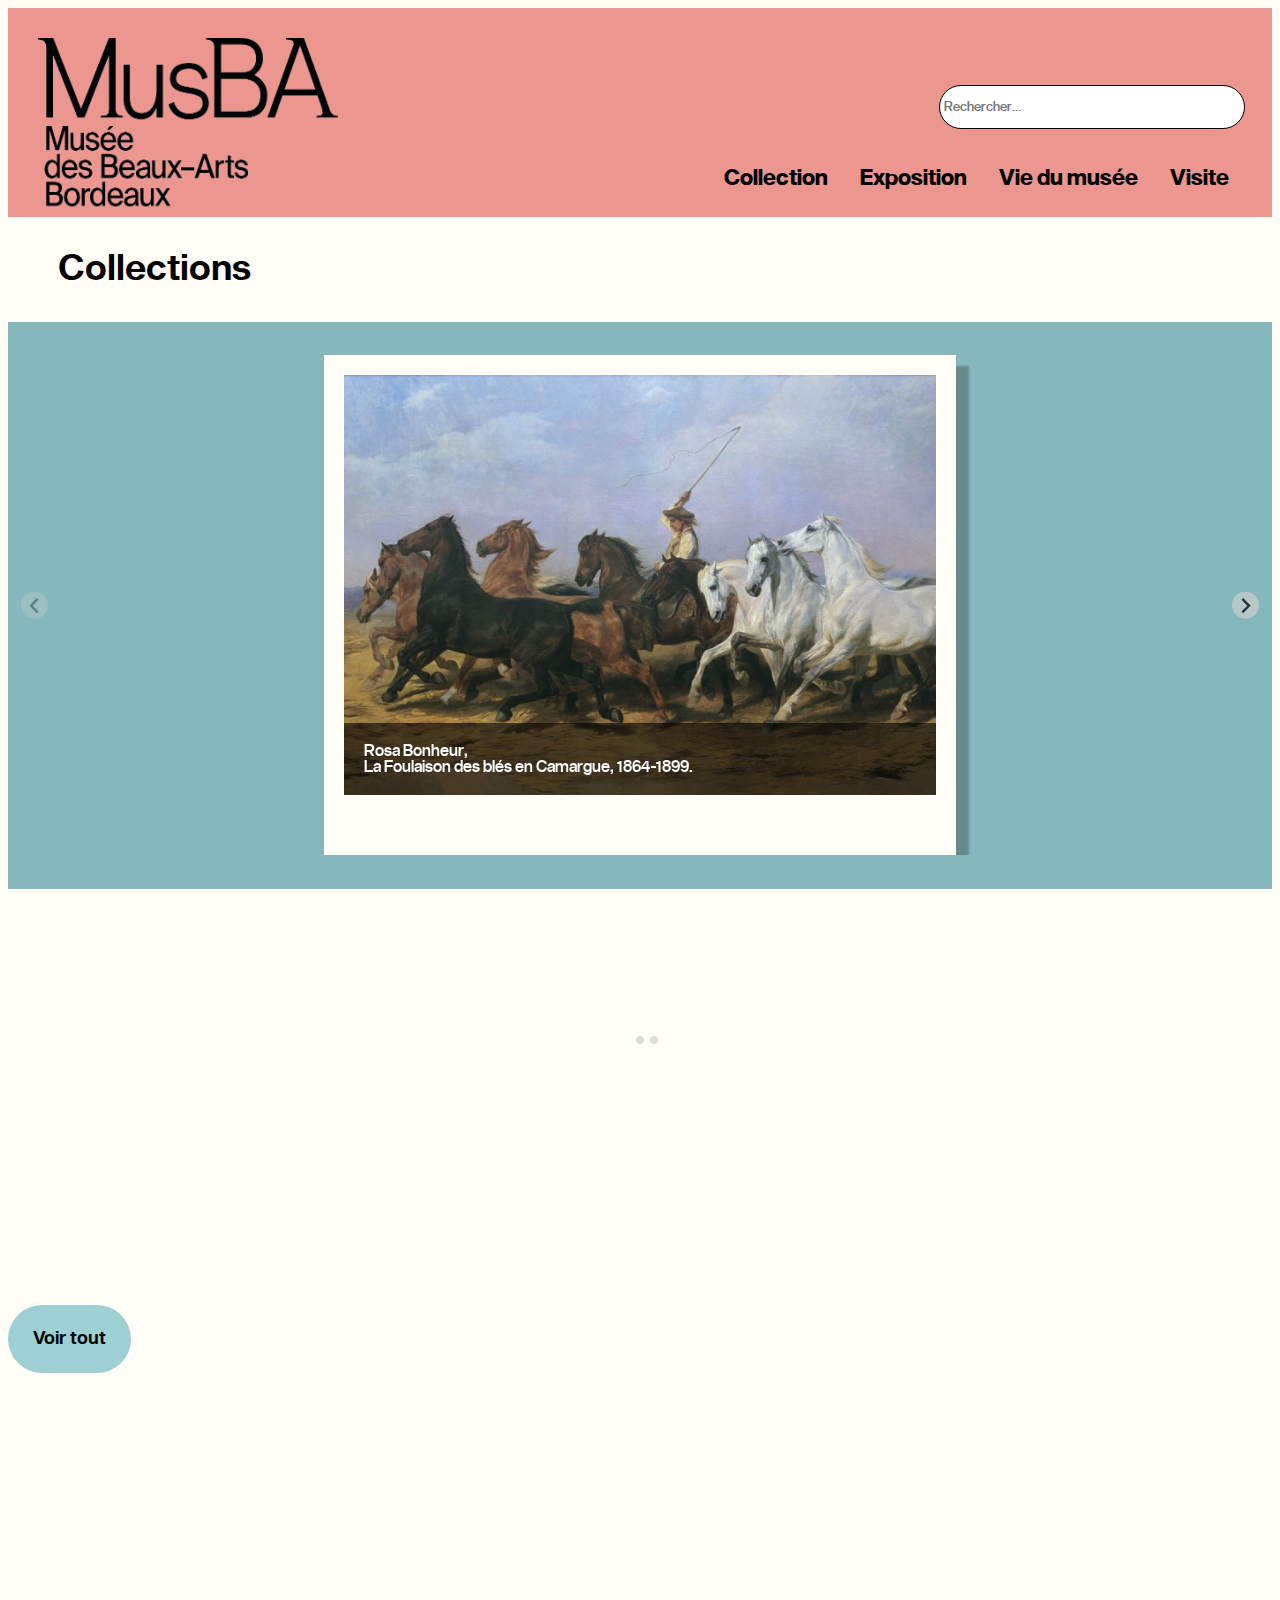
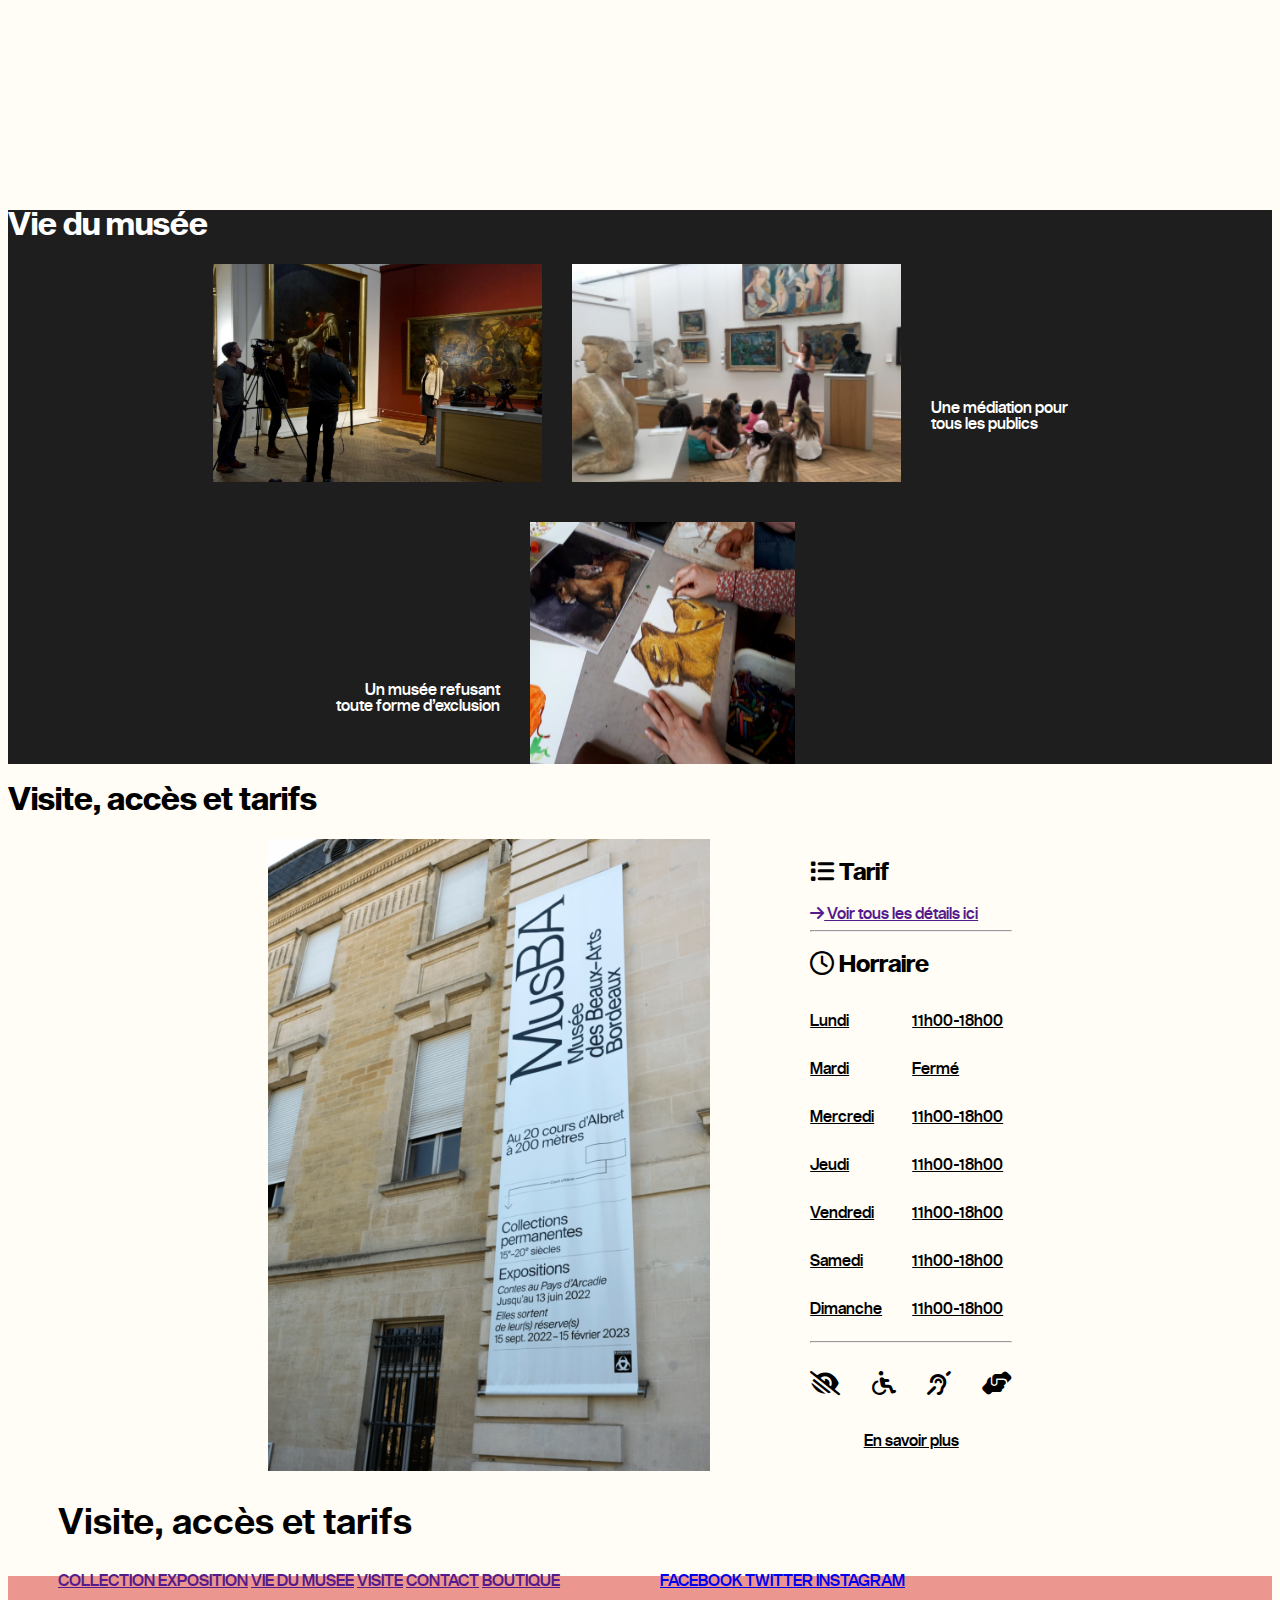
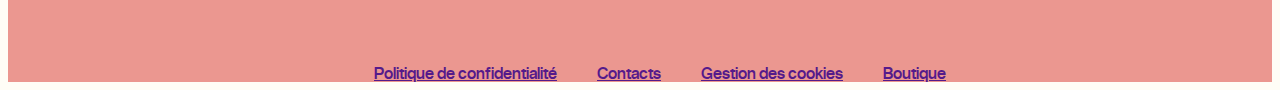
==== commit 61779b13: "Merge branch 'main' of https://github.com/Brillanty/MusBA" ====
--- a/MusBAv2/index.html
+++ b/MusBAv2/index.html
@@ -55,7 +55,7 @@
 
 
     </header>
-    <p class="classe-titres">Collections</p>
+    <h1 class="classe-titres">Collections</h1>
     <section class="classe-fondbleu">
         <section class="splide container_slideshow" aria-label="Splide Basic HTML Example">
             <div class="splide__track">
@@ -103,7 +103,7 @@
 <!--DEBUT : Vie du musée-->
     <div class="vmusee">
         <div class="vmusee-title">
-            <h2>Vie du musée</h2>
+            <h1>Vie du musée</h1>
         </div>
         <div class="imgvm">
             <img src="img/Viemusee1.png">
@@ -124,7 +124,7 @@
 <!--DEBUT : Visite-->
     <div class="section-visite">
         <div class="title-visite">
-            <h2>Visite, accès et tarifs</h2>
+            <h1>Visite, accès et tarifs</h1>
         </div>
         <div class="flexb">
             <img class="img-visite" src="img/faceMus.png" alt="">
@@ -167,7 +167,9 @@
 <!--FIN : Visite-->
 
 <!--DEBUT : Footer-->
-    
+    </div>
+    </div>
+    <h1 class="classe-titres">Visite, accès et tarifs</h1>
     <footer>
         <div class="container">
             <div class="column1">
--- a/MusBAv2/style.css
+++ b/MusBAv2/style.css
@@ -117,19 +117,12 @@
     margin-left: 50px;
     font-family: 'Sequel Sans';
     font-style: normal;
-    font-weight: bold;
-    font-size: 48px;
+    font-weight: 600;
+    font-size: 36px;
     line-height: 57px;
-}
-
-h1 {
-    font-family: 'Sequel Sans';
-    font-weight: 600;
-}
-
-slide-text{
-    font-family: 'Sequel Sans';
-}
+
+}
+
 
 
 .classe-fondbleu {
@@ -176,7 +169,7 @@
     margin-bottom: 0;
     color: white;
     padding: 20px;
-    width: 100%
+    width: 100%;
 }
 
 .slide-1 {
@@ -202,21 +195,19 @@
     background: #9ED0D3;
     border-radius: 50px;
     padding: 20px 25px;
-    font-family: 'Expletus Sans';
+    font-family:'Sequel Sans';
     font-style: bold;
-    font-weight: 700;
-    font-size: 26px;
+    font-weight: 600;
+    font-size: 18px;
     line-height: 28px;
     color: #040404;
     text-decoration: none;
     transition: all 0.25s ease-in-out;
-    font-family:'Sequel Sans';
-    font-weight: 600;
 }
 
 
 .vmusee {
-    background-color: black;
+    background-color: #1e1e1e;
 }
 
 .vmusee h2 {
@@ -233,9 +224,7 @@
 
 .vmusee-title {
     color: white;
-    font-family: 'Sequel Sans';
-    margin-left: 30px;
-    font-size: 250%;
+
 }
 
 .viemusee2 {
@@ -290,7 +279,6 @@
 .flexb {
     display: flex;
     justify-content: center;
-
 }
 
 .date {
@@ -326,6 +314,3 @@
     text-decoration-line: underline;
 }
 
-.title-visite {
-    margin-bottom: 100px;
-}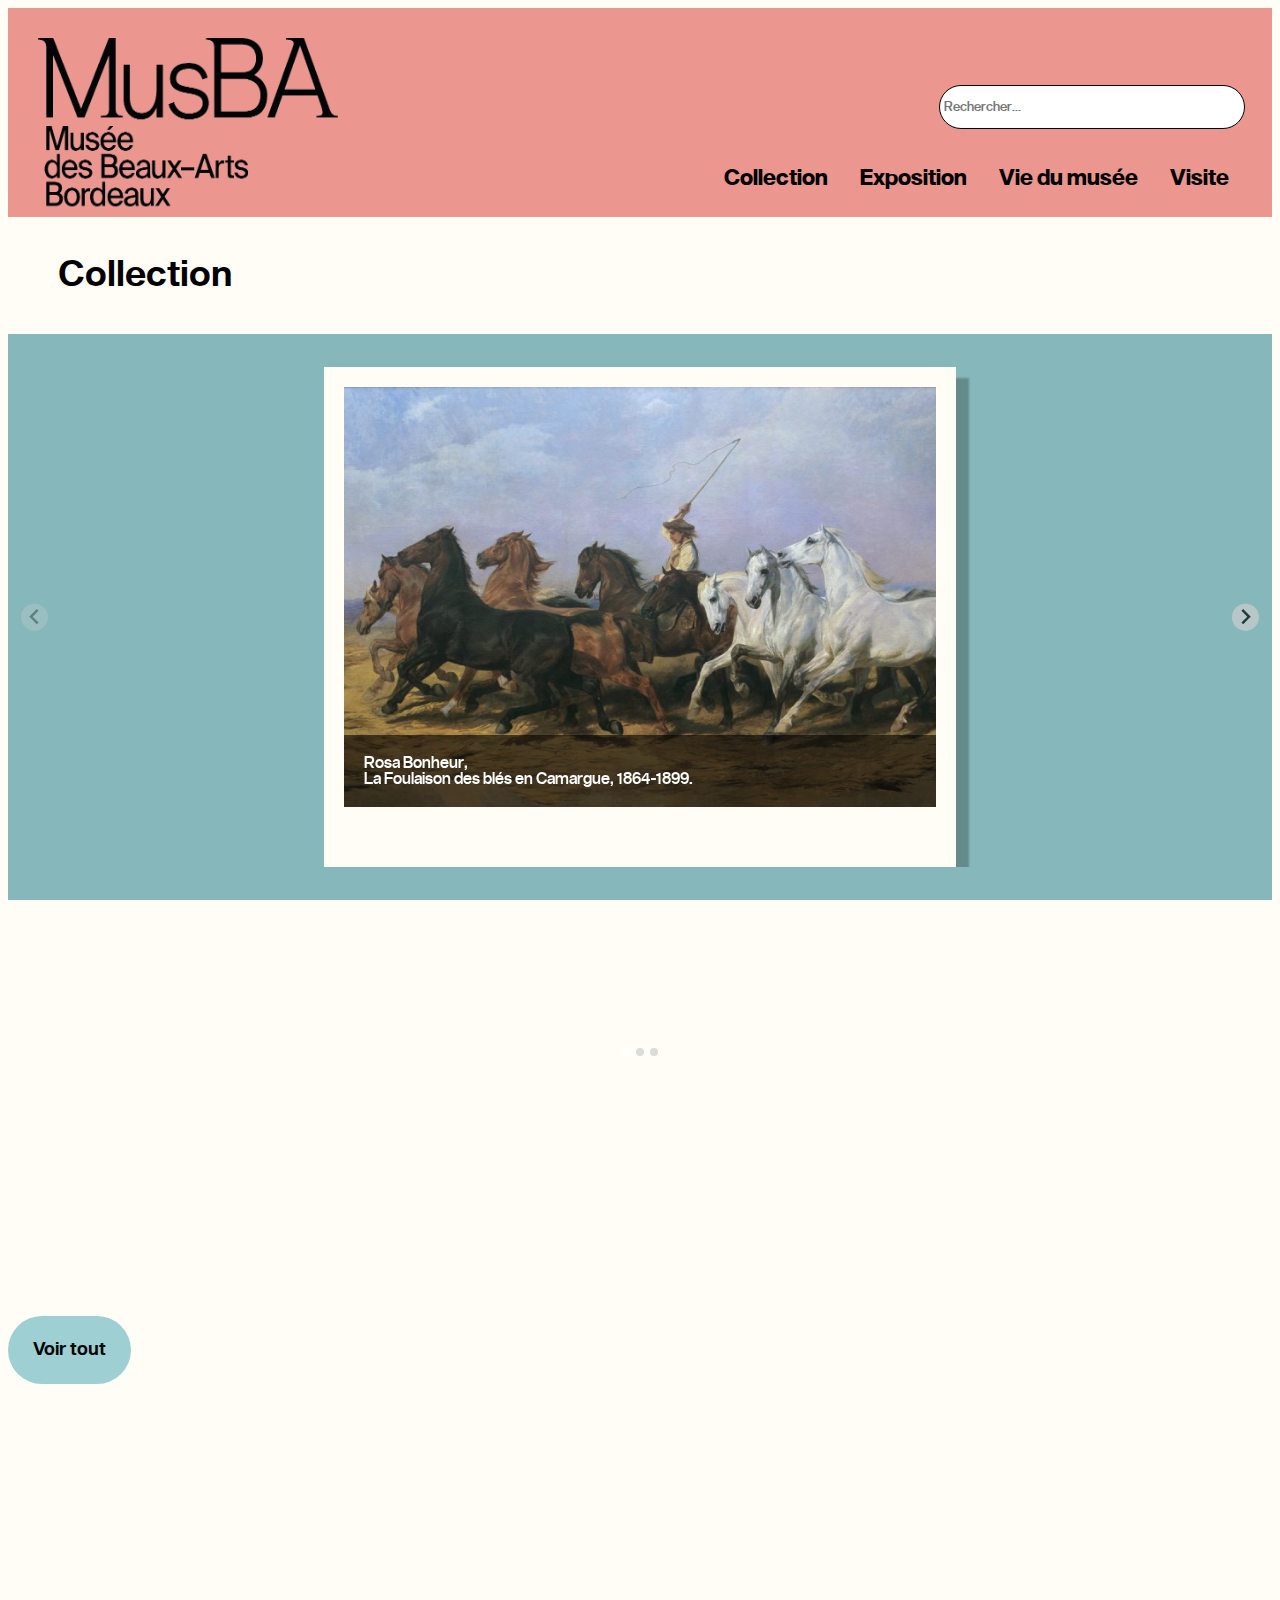
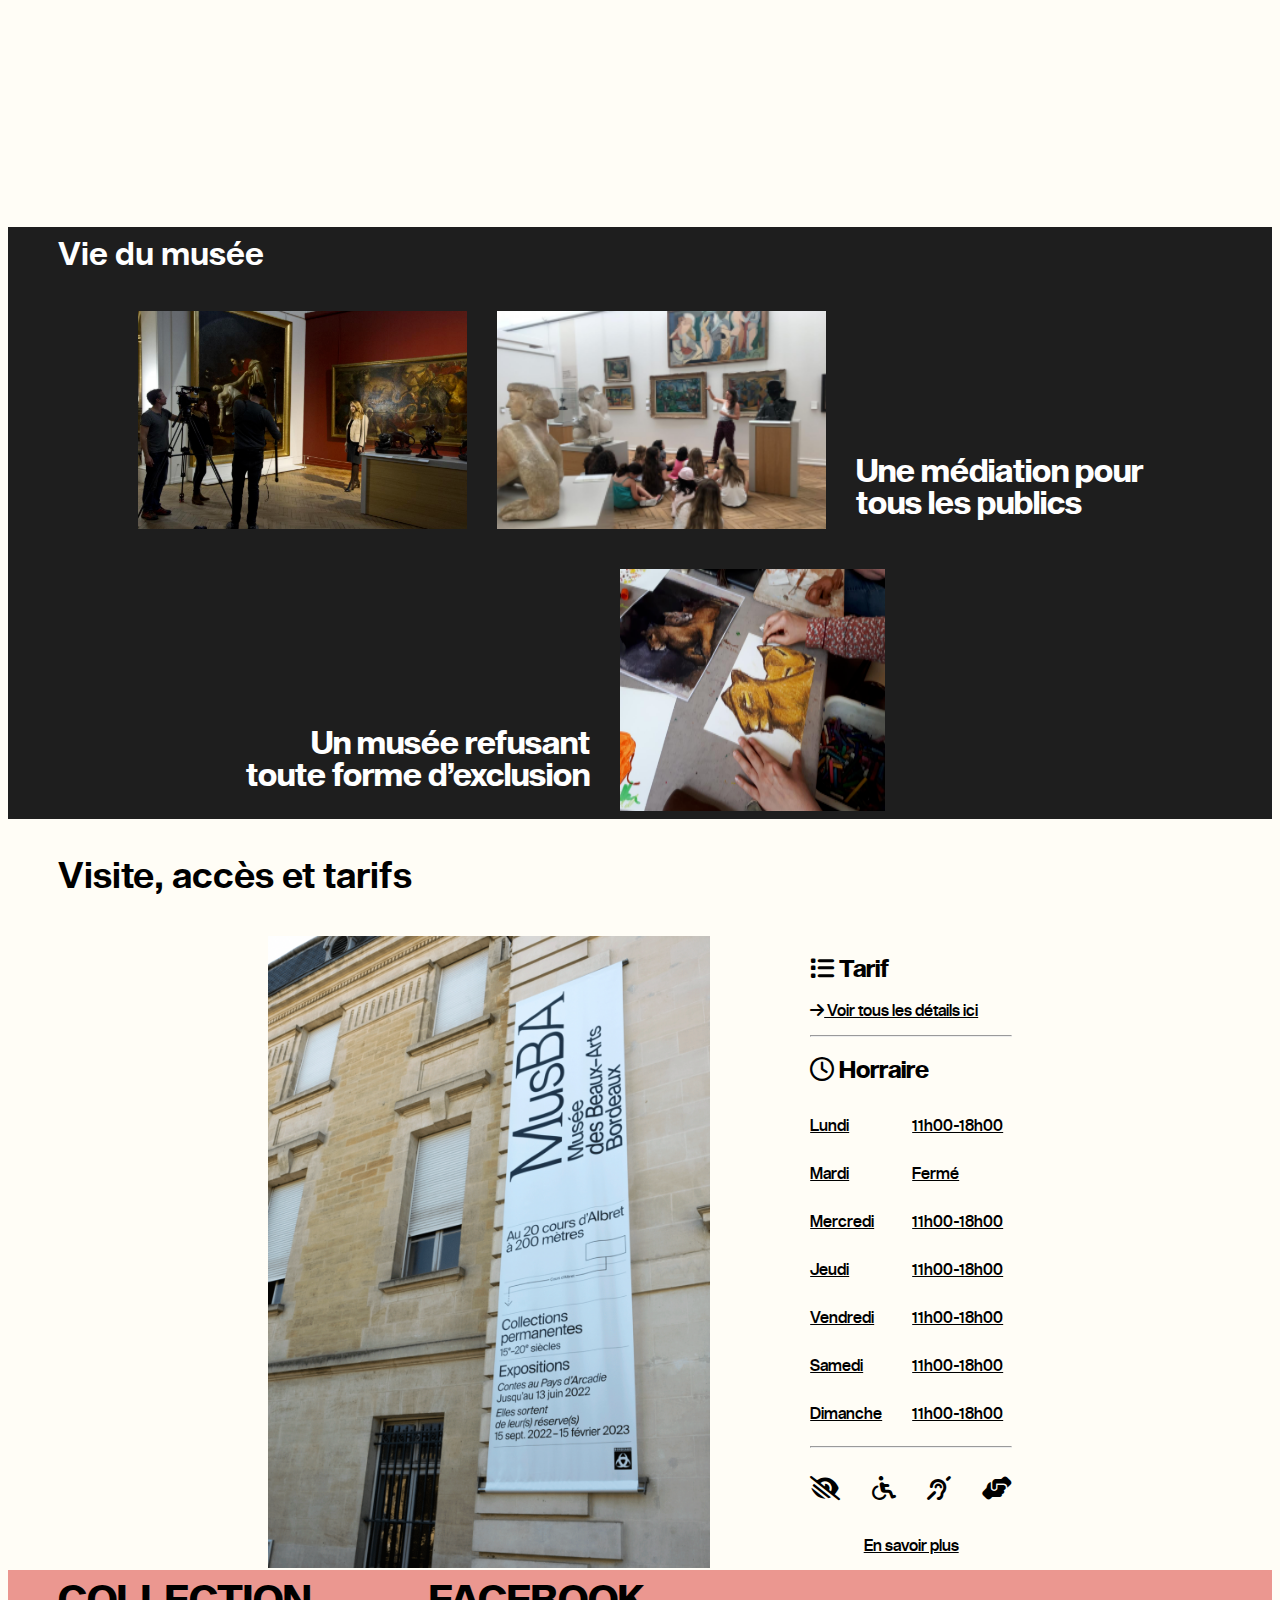
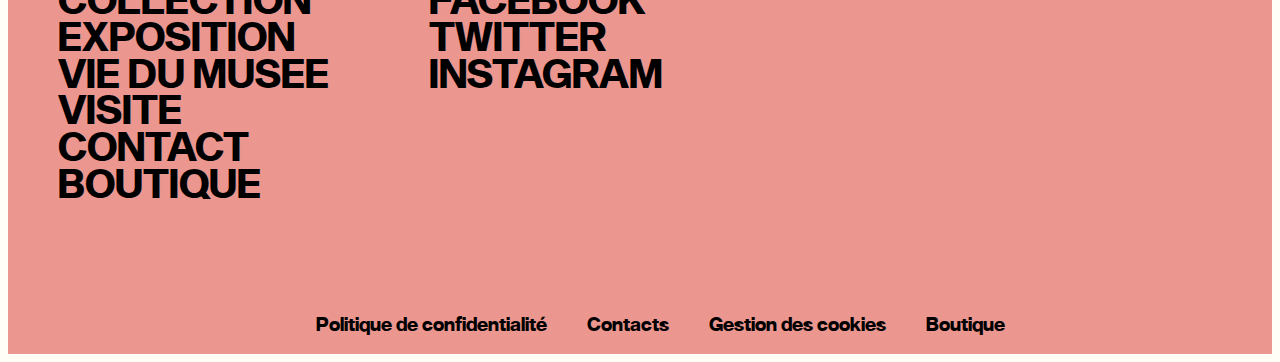
==== commit dfa017b6: "Faute correction" ====
--- a/MusBAv2/index.html
+++ b/MusBAv2/index.html
@@ -53,9 +53,8 @@
         </div>
 <!--FIN : Onglets-->
 
-
     </header>
-    <h1 class="classe-titres">Collections</h1>
+    <h2 class="classe-titres">Collection</h2>
     <section class="classe-fondbleu">
         <section class="splide container_slideshow" aria-label="Splide Basic HTML Example">
             <div class="splide__track">
@@ -102,20 +101,18 @@
 
 <!--DEBUT : Vie du musée-->
     <div class="vmusee">
-        <div class="vmusee-title">
-            <h1>Vie du musée</h1>
-        </div>
+            <h2 class="classe-titres vmusee-title">Vie du musée</h2>
         <div class="imgvm">
             <img src="img/Viemusee1.png">
             <div>
                 <img class="imgvm2" src=" img/Viemusee2.png">
             </div>
             <div class="ptittexte">
-                <p>Une médiation pour <br> tous les publics</p>
+                <h2>Une médiation pour <br> tous les publics</h2>
             </div>
         </div>
         <div class="viemusee2">
-            <p class="viemuseetxt">Un musée refusant <br> toute forme d’exclusion</p>
+            <h2 class="viemuseetxt">Un musée refusant <br> toute forme d’exclusion</h2>
             <img class="imgvmu" src="img/Viemusee3.png">
         </div>
     </div>
@@ -123,14 +120,13 @@
 
 <!--DEBUT : Visite-->
     <div class="section-visite">
-        <div class="title-visite">
-            <h1>Visite, accès et tarifs</h1>
-        </div>
+            <h2 class="classe-titres">Visite, accès et tarifs</h2>
+
         <div class="flexb">
             <img class="img-visite" src="img/faceMus.png" alt="">
             <div class="enfant">
                 <h2><i class="fa-solid fa-list"></i> Tarif</h2>
-                <a href=""><i class="fa-solid fa-arrow-right"></i> Voir tous les détails ici</a>
+                <p><i class="fa-solid fa-arrow-right"></i> Voir tous les détails ici</p>
                 <hr>
                 <h2><i class="fa-regular fa-clock"></i> Horraire</h2>
                 <div class="date">
@@ -169,28 +165,27 @@
 <!--DEBUT : Footer-->
     </div>
     </div>
-    <h1 class="classe-titres">Visite, accès et tarifs</h1>
     <footer>
         <div class="container">
             <div class="column1">
-                <a href=""> COLLECTION </a>
-                <a href="">EXPOSITION</a> 
-                <a href="">VIE DU MUSEE</a> 
-                <a href="">VISITE</a> 
-                <a href="">CONTACT</a> 
-                <a href="">BOUTIQUE</a> 
+                <h1>COLLECTION</h1>
+                <h1>EXPOSITION</h1>
+                <h1>VIE DU MUSEE</h1>
+                <h1>VISITE</h1>
+                <h1>CONTACT</h1>
+                <h1>BOUTIQUE</h1>
             </div>
             <div class="column2">
-                <a href="https://www.facebook.com/MusBAbordeaux"> FACEBOOK  </a>  
-                <a href="https://twitter.com/MusBA_bordeaux"> TWITTER  </a> 
-                <a href="https://www.instagram.com/MusBA_bordeaux/"> INSTAGRAM  </a>
+                <h1>FACEBOOK</h1>
+                <h1>TWITTER</h1>
+                <h1>INSTAGRAM</h1>
             </div>
         </div>
         <div class="column3">
-            <a href= ""> Politique de confidentialité</a>
-            <a href= ""> Contacts</a>
-            <a href= ""> Gestion des cookies</a>
-            <a href= ""> Boutique</a>
+            <h3>Politique de confidentialité</h3>
+            <h3>Contacts</h3>
+            <h3>Gestion des cookies</h3>
+            <h3>Boutique</h3>
         </div>
     </footer>
     <!--FIN : Footer-->
--- a/MusBAv2/style.css
+++ b/MusBAv2/style.css
@@ -79,7 +79,6 @@
 
 .container {
     display: flex;
-    
 }
 
 
@@ -170,6 +169,8 @@
     color: white;
     padding: 20px;
     width: 100%;
+    font-family: 'Sequel Sans';
+    font-size: 2;
 }
 
 .slide-1 {
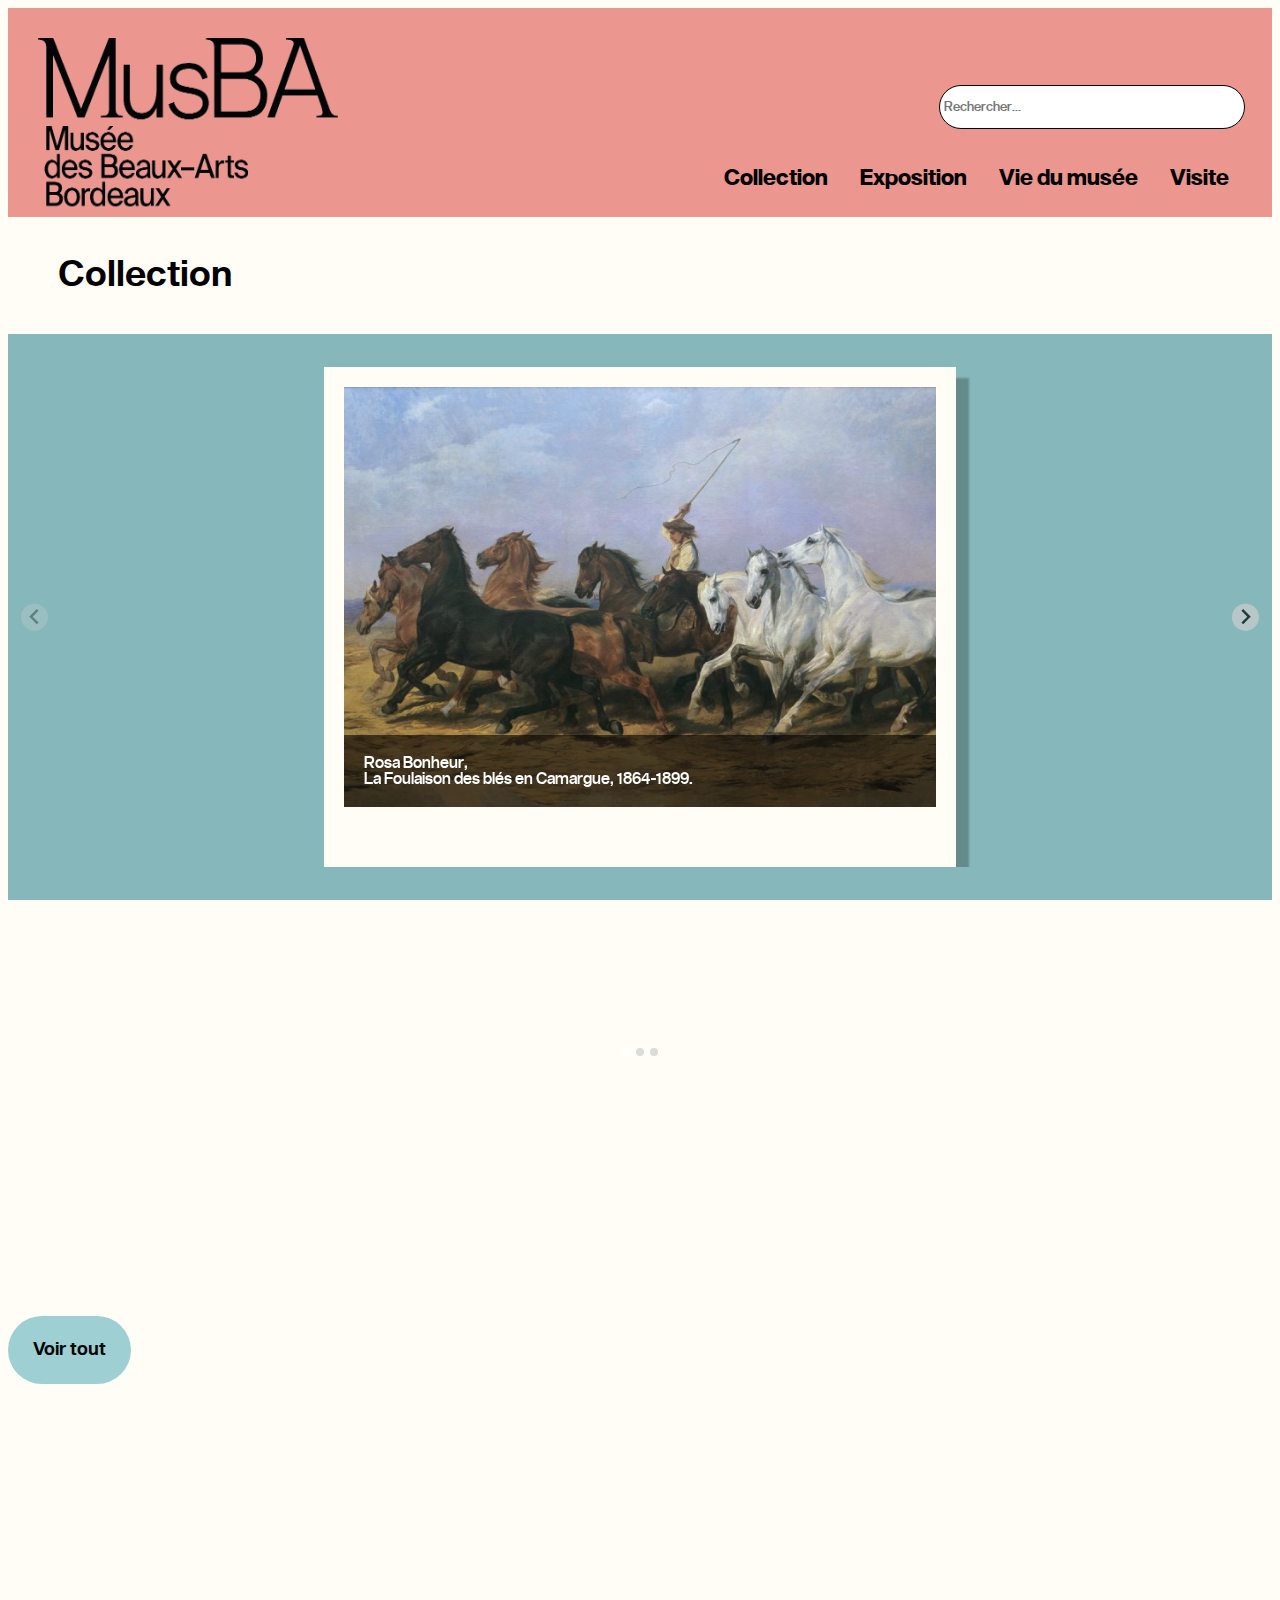
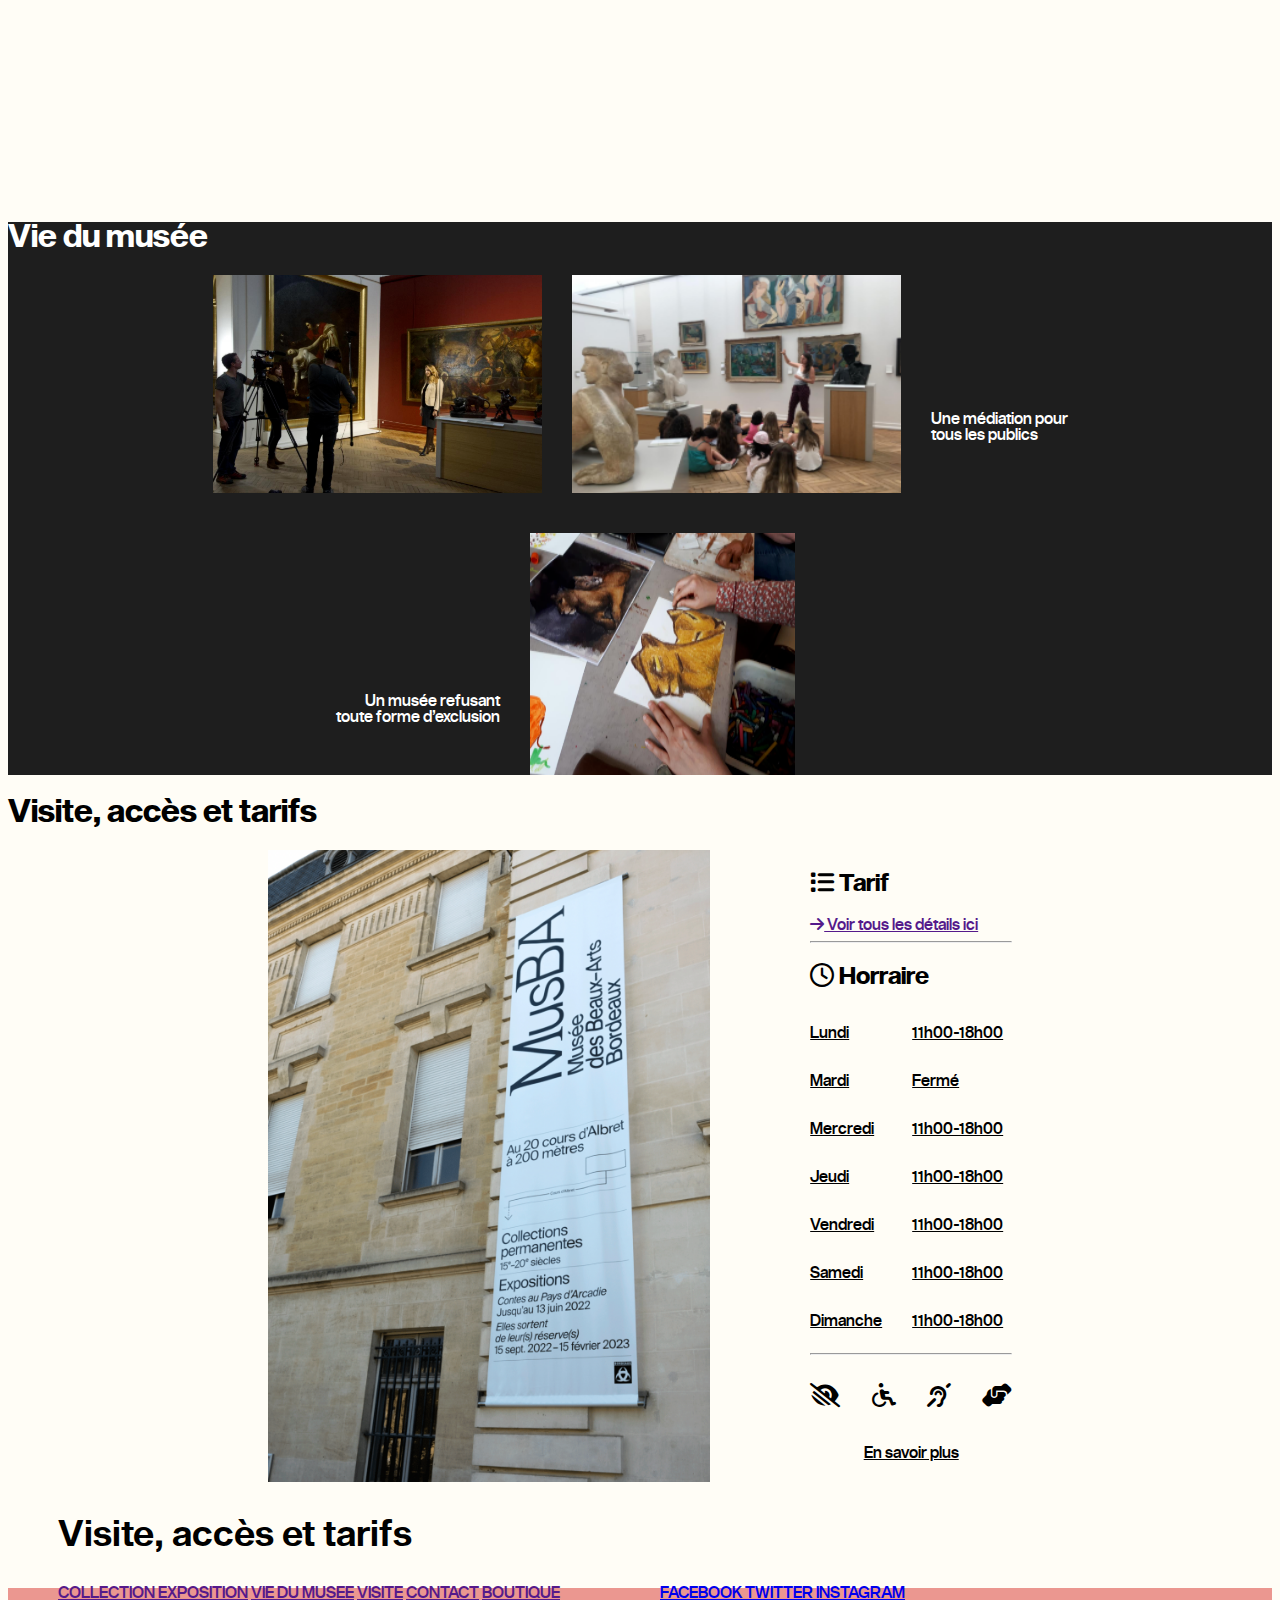
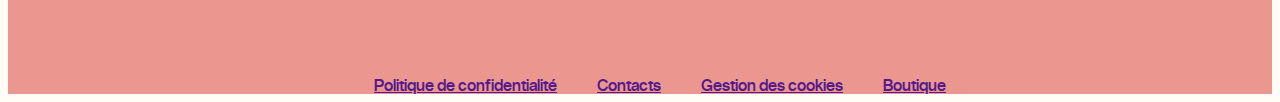
==== commit 12c10c70: "Merge branch 'main' of https://github.com/Brillanty/MusBA" ====
--- a/MusBAv2/index.html
+++ b/MusBAv2/index.html
@@ -53,6 +53,7 @@
         </div>
 <!--FIN : Onglets-->
 
+
     </header>
     <h2 class="classe-titres">Collection</h2>
     <section class="classe-fondbleu">
@@ -101,18 +102,20 @@
 
 <!--DEBUT : Vie du musée-->
     <div class="vmusee">
-            <h2 class="classe-titres vmusee-title">Vie du musée</h2>
+        <div class="vmusee-title">
+            <h1>Vie du musée</h1>
+        </div>
         <div class="imgvm">
             <img src="img/Viemusee1.png">
             <div>
                 <img class="imgvm2" src=" img/Viemusee2.png">
             </div>
             <div class="ptittexte">
-                <h2>Une médiation pour <br> tous les publics</h2>
+                <p>Une médiation pour <br> tous les publics</p>
             </div>
         </div>
         <div class="viemusee2">
-            <h2 class="viemuseetxt">Un musée refusant <br> toute forme d’exclusion</h2>
+            <p class="viemuseetxt">Un musée refusant <br> toute forme d’exclusion</p>
             <img class="imgvmu" src="img/Viemusee3.png">
         </div>
     </div>
@@ -120,13 +123,14 @@
 
 <!--DEBUT : Visite-->
     <div class="section-visite">
-            <h2 class="classe-titres">Visite, accès et tarifs</h2>
-
+        <div class="title-visite">
+            <h1>Visite, accès et tarifs</h1>
+        </div>
         <div class="flexb">
             <img class="img-visite" src="img/faceMus.png" alt="">
             <div class="enfant">
                 <h2><i class="fa-solid fa-list"></i> Tarif</h2>
-                <p><i class="fa-solid fa-arrow-right"></i> Voir tous les détails ici</p>
+                <a href=""><i class="fa-solid fa-arrow-right"></i> Voir tous les détails ici</a>
                 <hr>
                 <h2><i class="fa-regular fa-clock"></i> Horraire</h2>
                 <div class="date">
@@ -165,27 +169,28 @@
 <!--DEBUT : Footer-->
     </div>
     </div>
+    <h1 class="classe-titres">Visite, accès et tarifs</h1>
     <footer>
         <div class="container">
             <div class="column1">
-                <h1>COLLECTION</h1>
-                <h1>EXPOSITION</h1>
-                <h1>VIE DU MUSEE</h1>
-                <h1>VISITE</h1>
-                <h1>CONTACT</h1>
-                <h1>BOUTIQUE</h1>
+                <a href=""> COLLECTION </a>
+                <a href="">EXPOSITION</a> 
+                <a href="">VIE DU MUSEE</a> 
+                <a href="">VISITE</a> 
+                <a href="">CONTACT</a> 
+                <a href="">BOUTIQUE</a> 
             </div>
             <div class="column2">
-                <h1>FACEBOOK</h1>
-                <h1>TWITTER</h1>
-                <h1>INSTAGRAM</h1>
+                <a href="https://www.facebook.com/MusBAbordeaux"> FACEBOOK  </a>  
+                <a href="https://twitter.com/MusBA_bordeaux"> TWITTER  </a> 
+                <a href="https://www.instagram.com/MusBA_bordeaux/"> INSTAGRAM  </a>
             </div>
         </div>
         <div class="column3">
-            <h3>Politique de confidentialité</h3>
-            <h3>Contacts</h3>
-            <h3>Gestion des cookies</h3>
-            <h3>Boutique</h3>
+            <a href= ""> Politique de confidentialité</a>
+            <a href= ""> Contacts</a>
+            <a href= ""> Gestion des cookies</a>
+            <a href= ""> Boutique</a>
         </div>
     </footer>
     <!--FIN : Footer-->
--- a/MusBAv2/style.css
+++ b/MusBAv2/style.css
@@ -79,6 +79,7 @@
 
 .container {
     display: flex;
+    
 }
 
 
